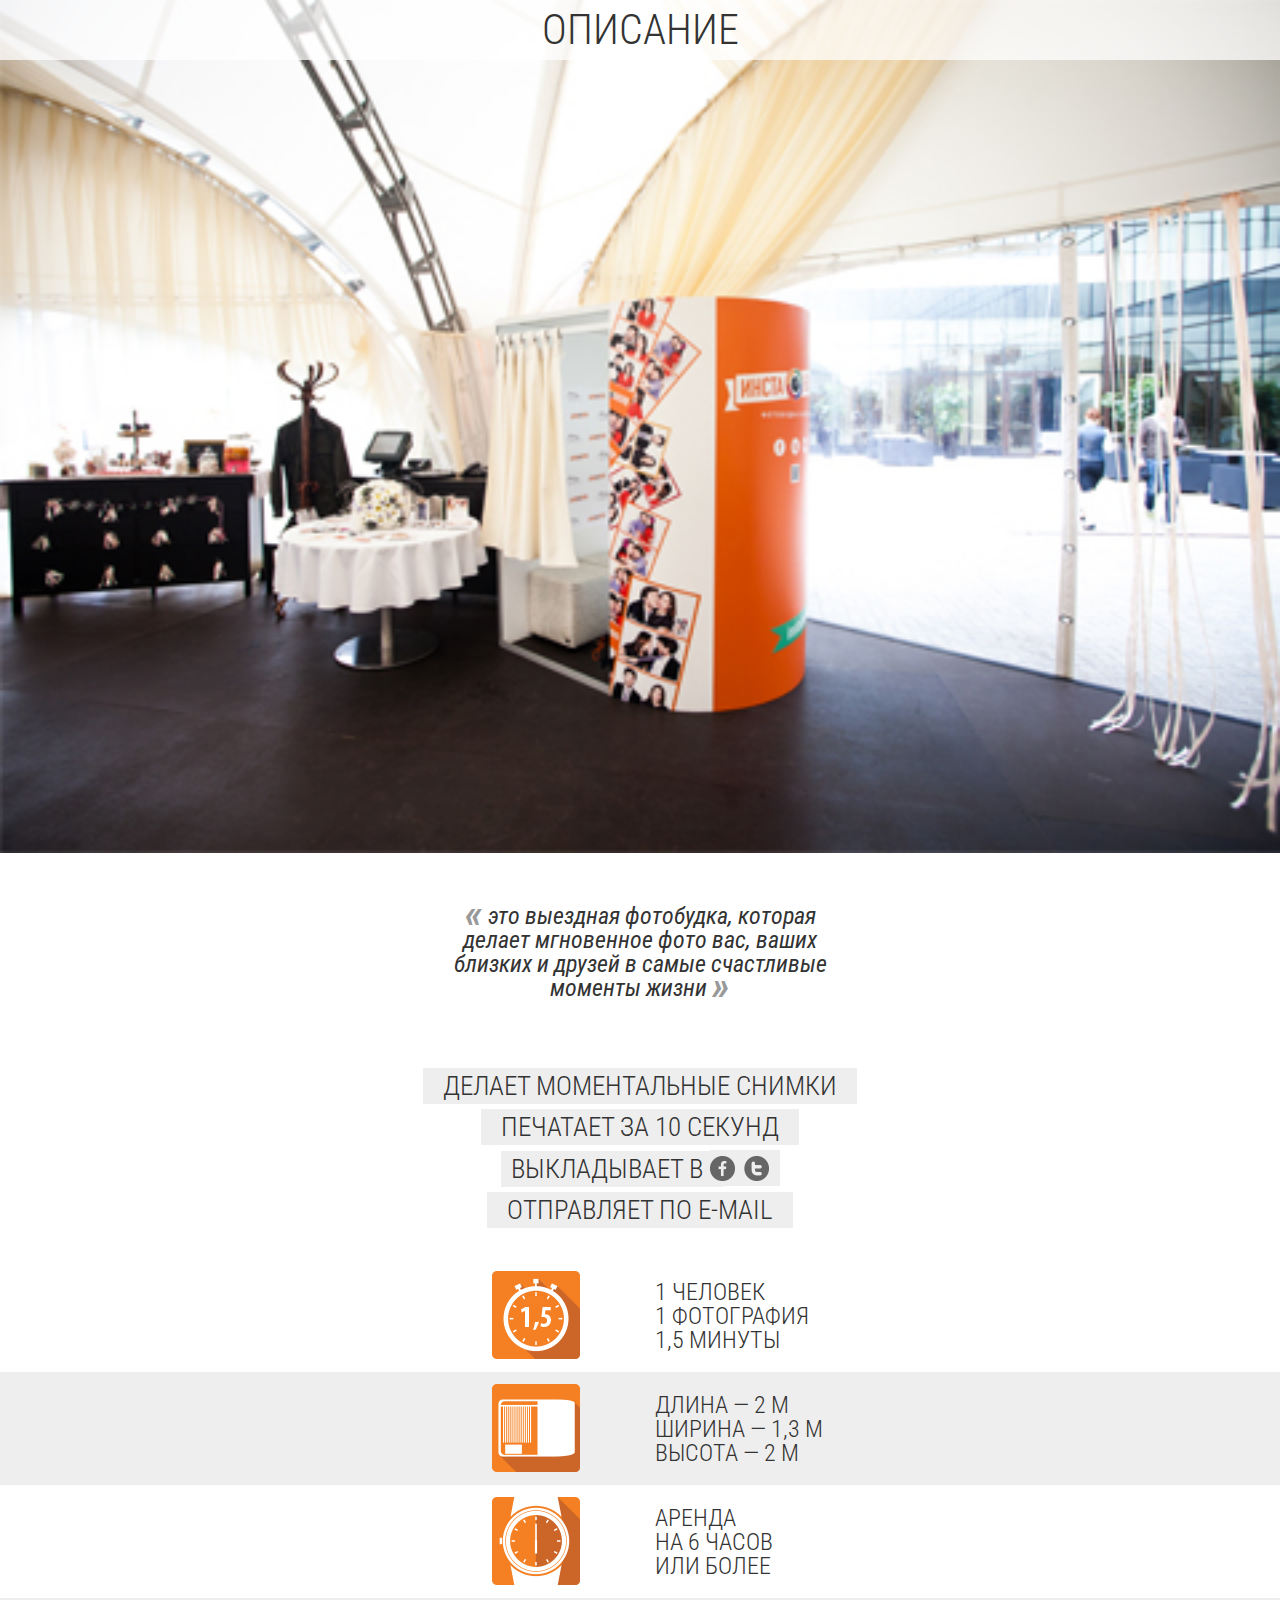
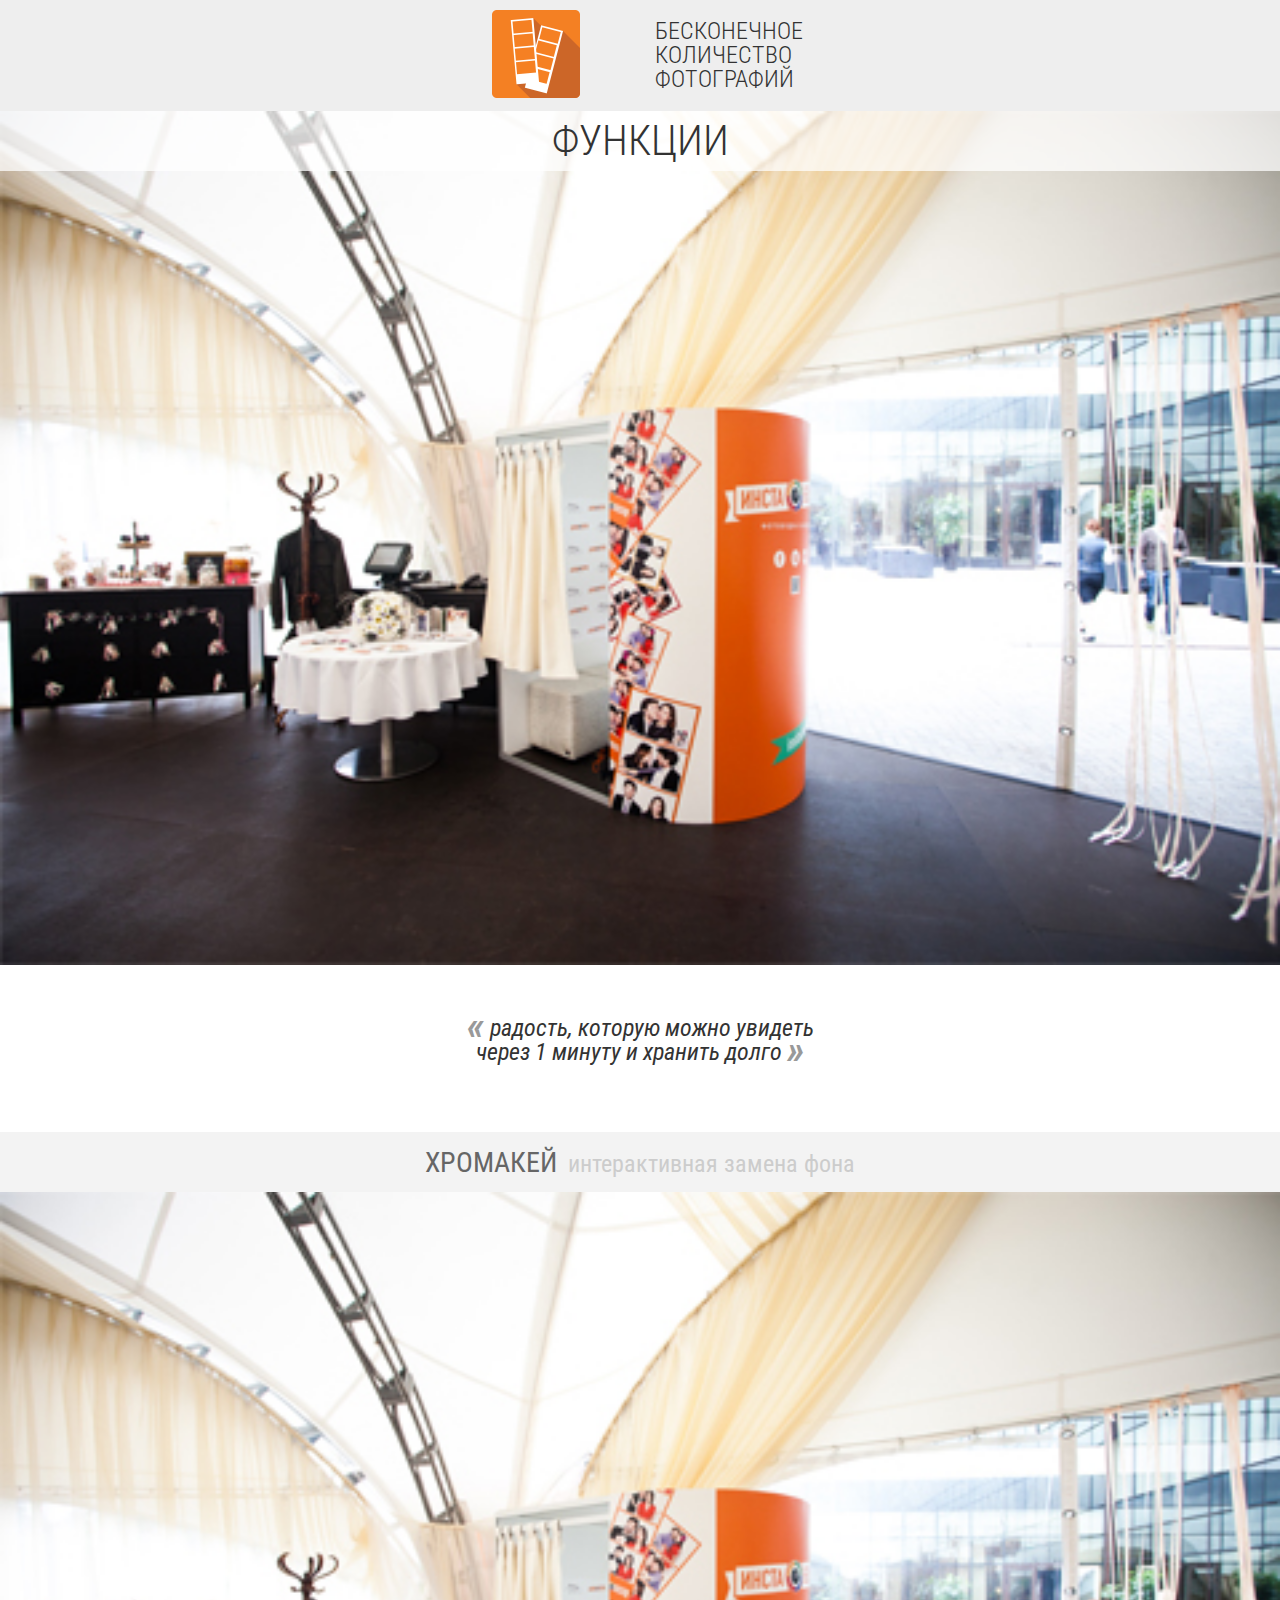
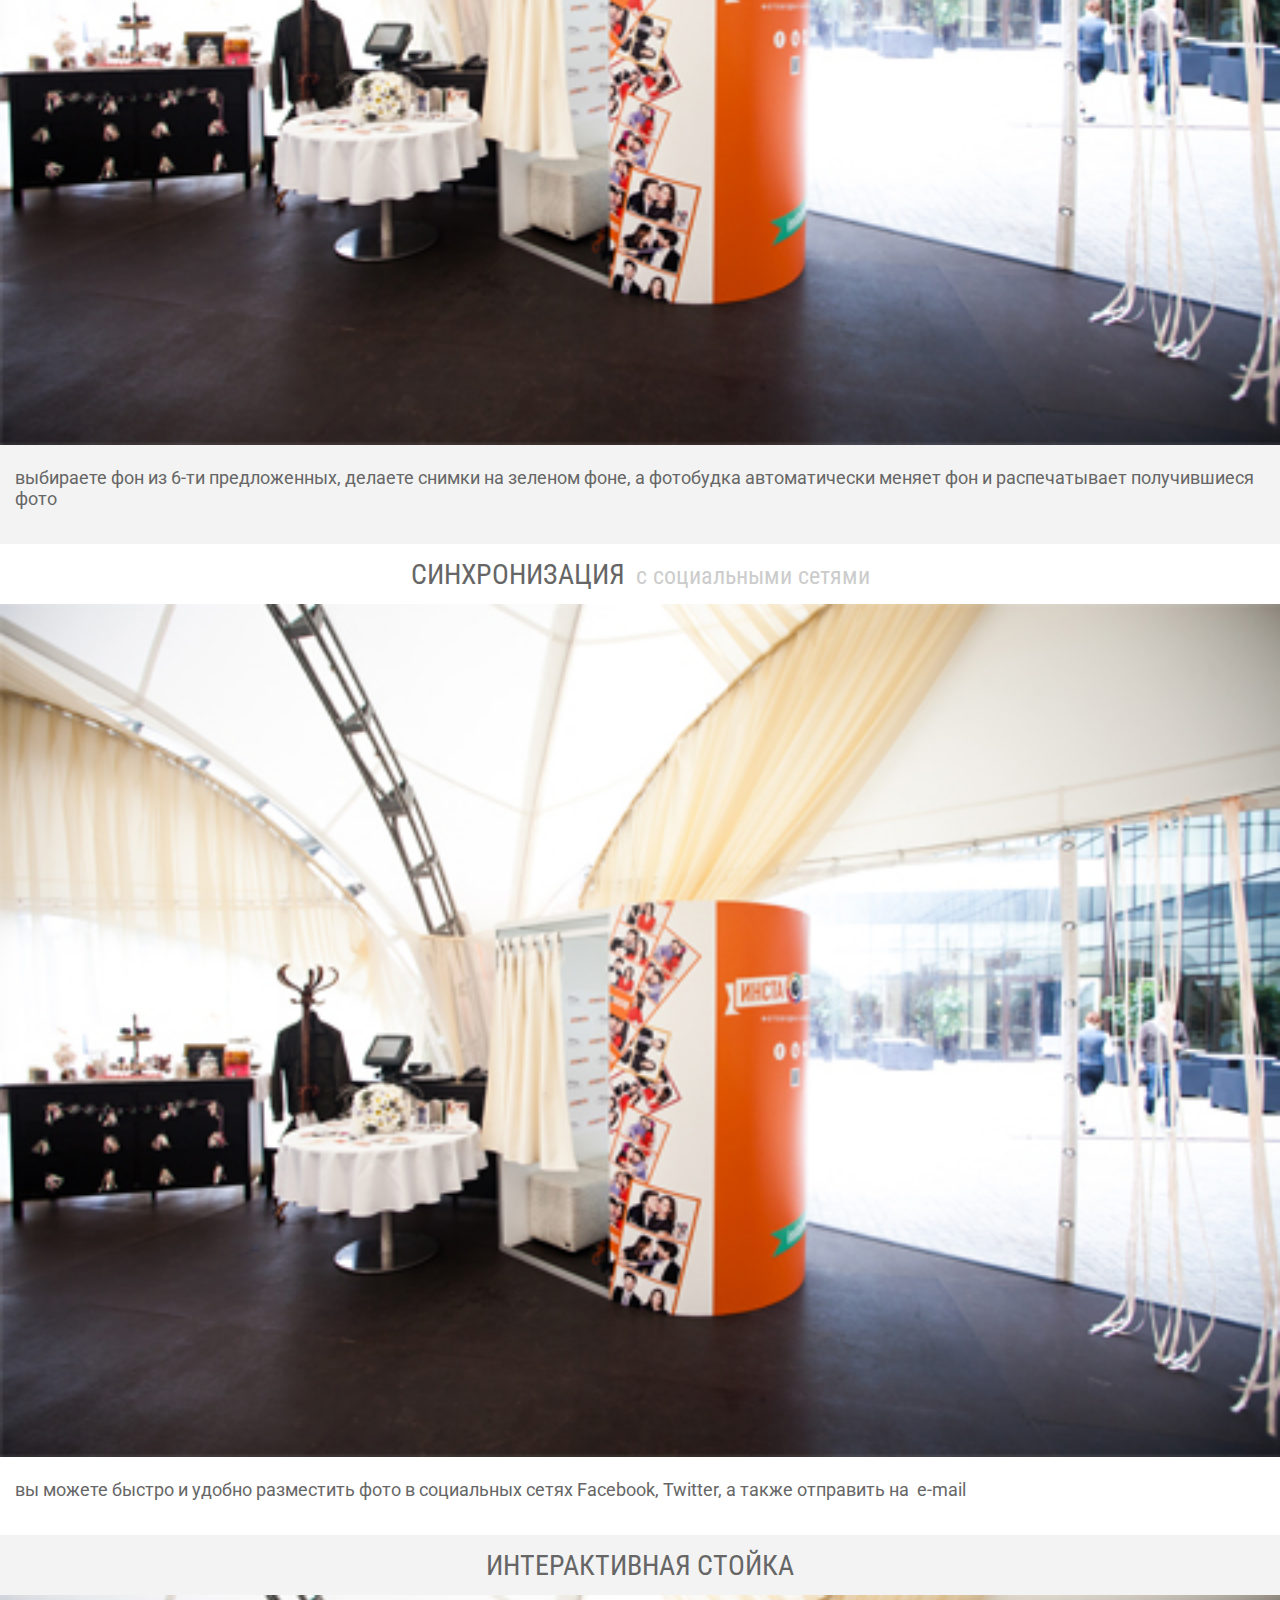
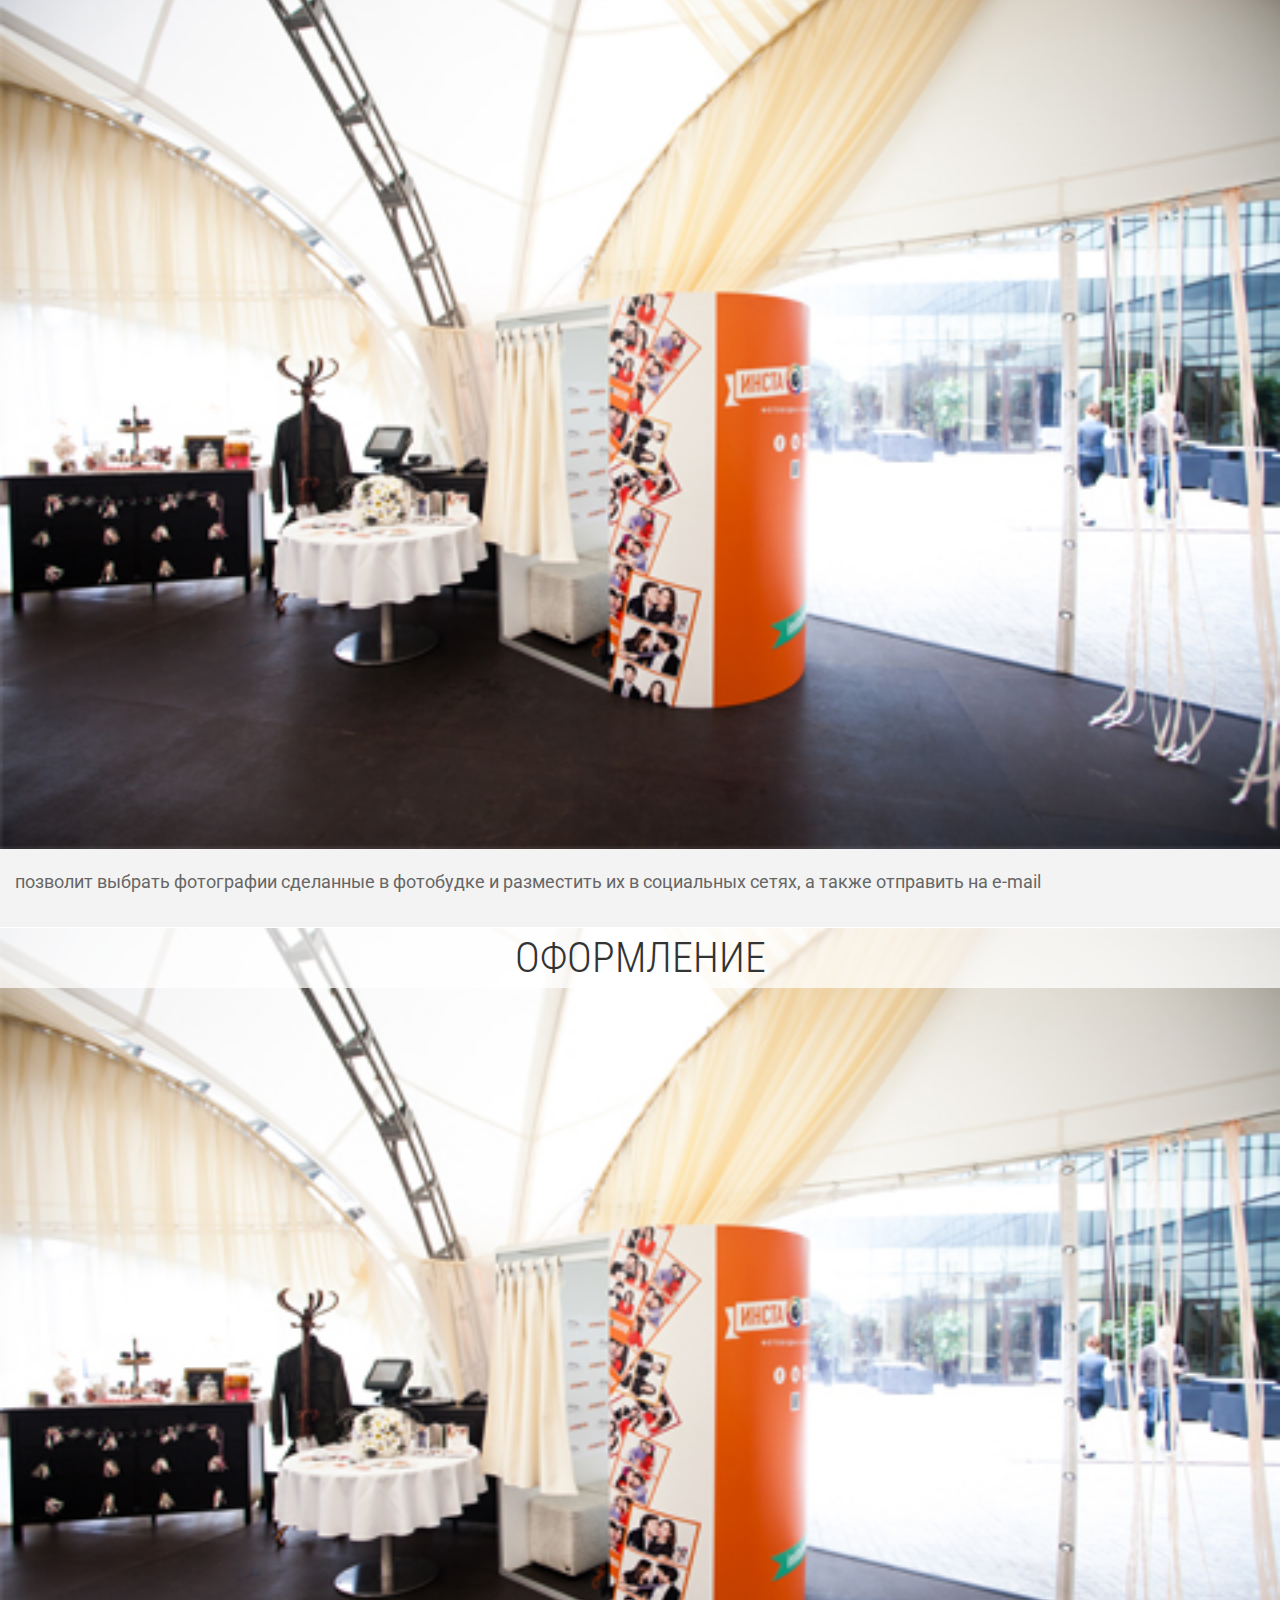
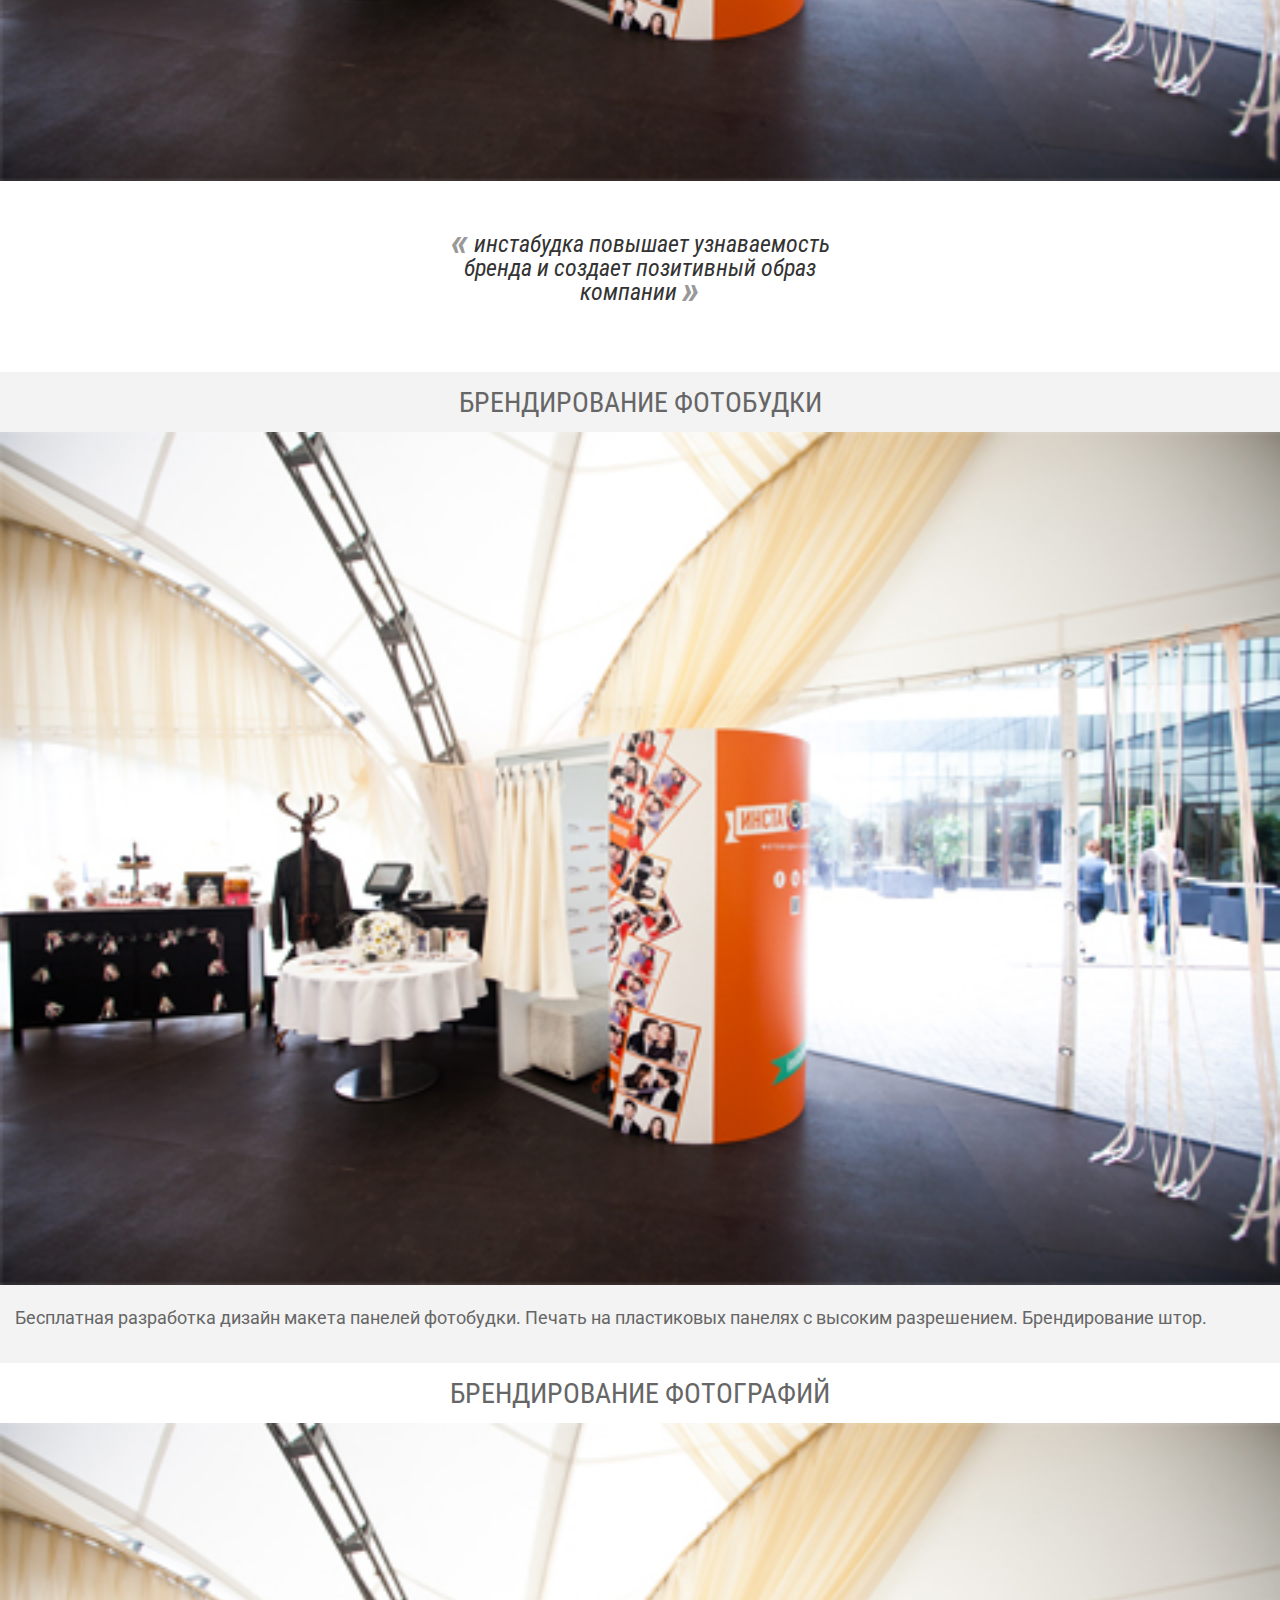
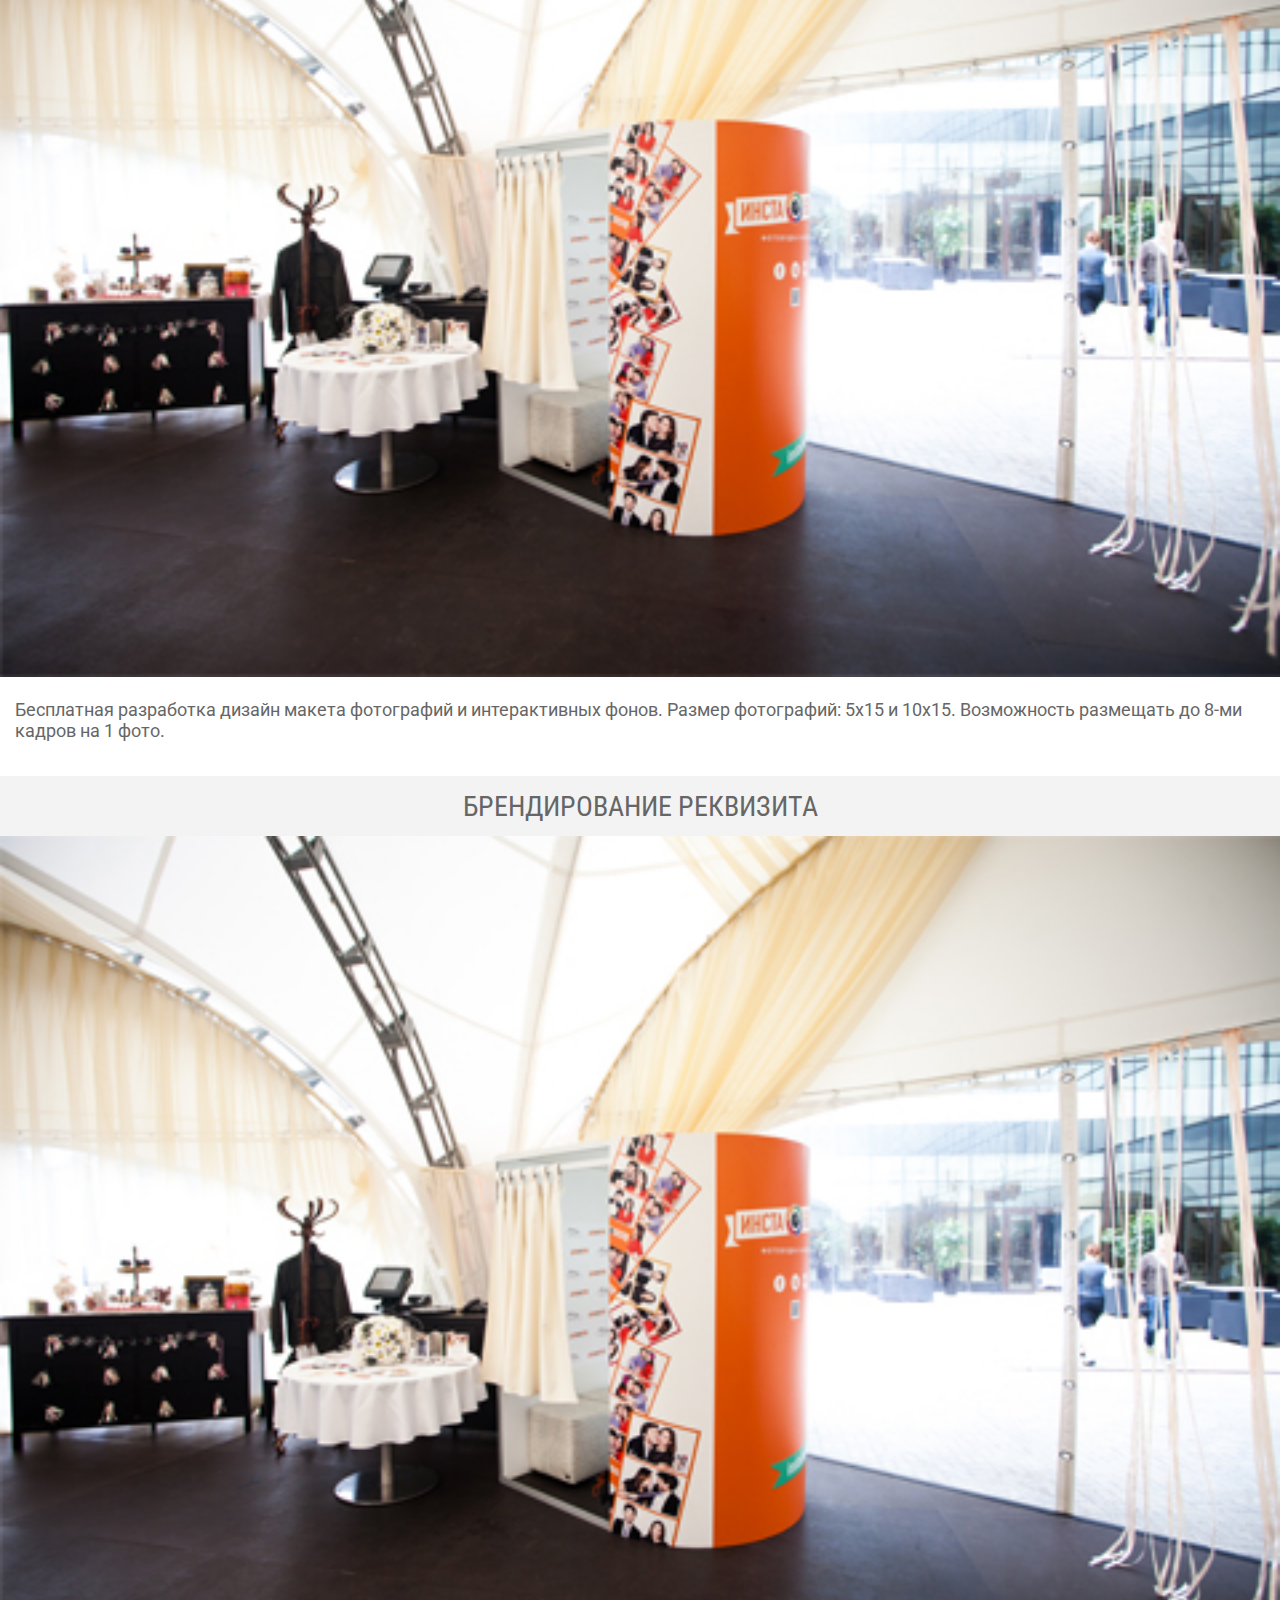
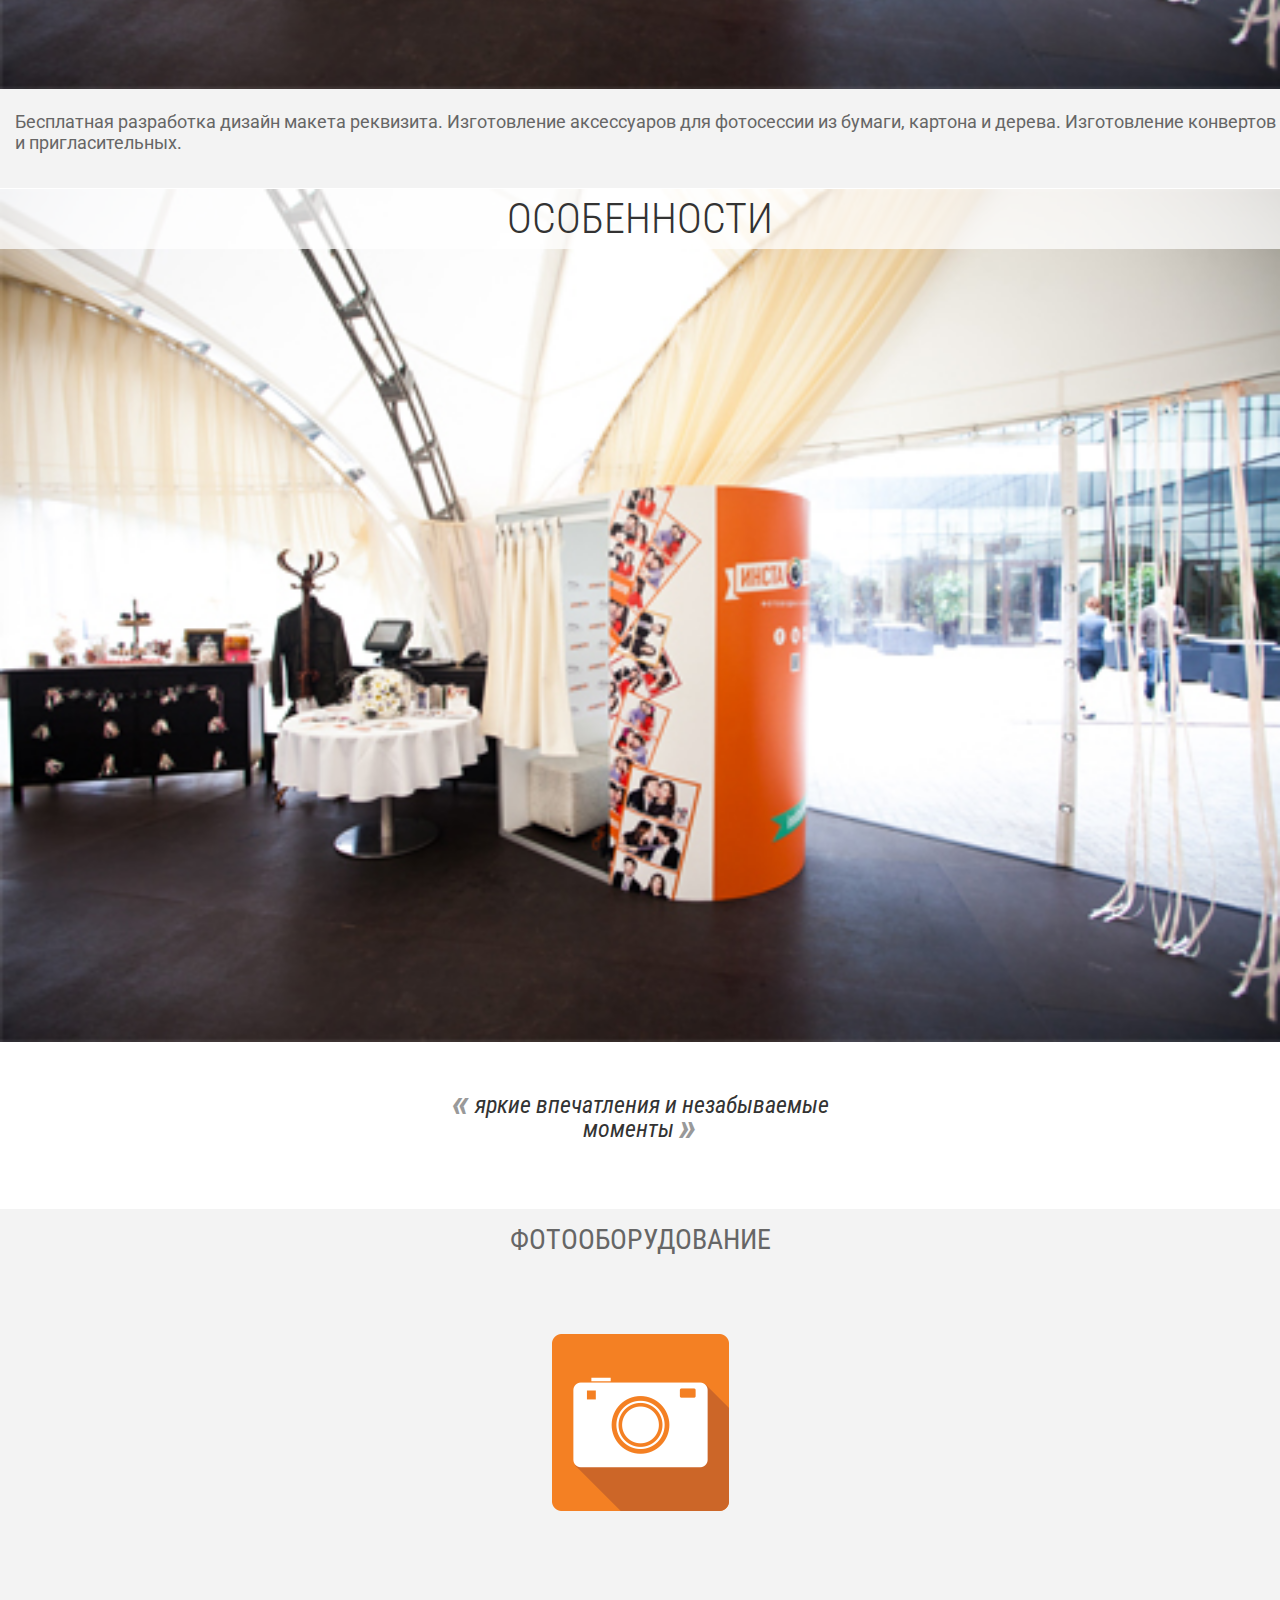
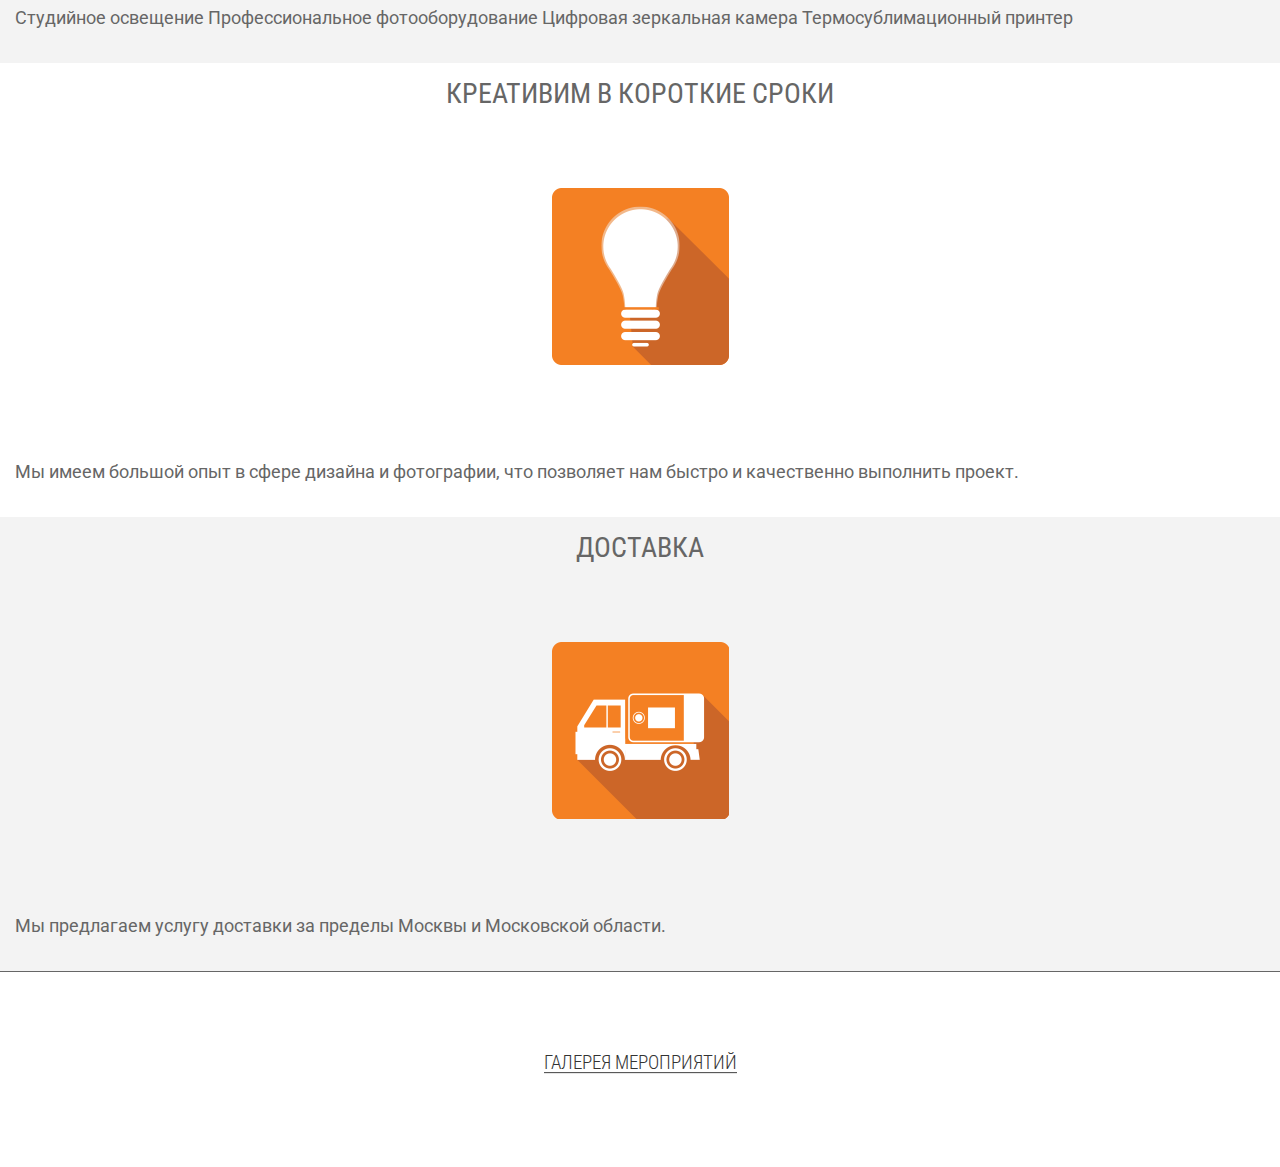
==== instabudka.html @ bb70280f "upgrade" ====
<!DOCTYPE html>
<html lang="en">
<head>
	<meta charset="UTF-8">
	<title>Instabudka</title>
	<link rel="stylesheet" href="css/styles.css">
</head>
<body>
<div class="container">
	<div class="header">
		<img src="images/header/logo.png" alt="" class="logo">
		<div class="title_block">
			<div class="phone"></div>
			<p class="title">главная</p>
			<div class="menu"></div>
		</div>
	</div><!--header_end-->
	<div class="content">
		<div class="description">
			<h2 class="instabudka_h2">описание</h2>
			<img class="description-img" src="images/instabudka/desc_test.jpg" alt="">
			<p class="description-quote">
				<span>«</span> это выездная фотобудка, которая<br>
				делает мгновенное фото вас, ваших<br>
				близких и друзей в самые счастливые<br>
				моменты жизни <span>»</span>
			</p>
			<!--<div class="description-pennant"></div>-->
			<p class="description-text">
				<span>делает моментальные снимки</span><br>
				<span>печатает за 10 секунд</span><br>
				<span>выкладывает в</span><a class='description-text-facebook'></a><a class='description-text-twitter'></a><br>
				<span>отправляет по e-mail</span><br>
			</p>
			<div class="description-block">
				<p class=" description-block_1">
					1 человек<br>
					1 фотография<br>
					1,5 минуты<br>
				</p>
			</div>
			<div class="description-block">
				<p class=" description-block_2">
					длина — 2 м<br>
					ширина — 1,3 м<br>
					высота — 2 м<br>
				</p>
			</div>
			<div class="description-block">
				<p class=" description-block_3">
					аренда<br>
					на 6 часов<br>
					или более<br>
				</p>
			</div>
			<div class="description-block">
				<p class=" description-block_4">
					бесконечное<br>
					количество<br>
					фотографий
				</p>
			</div>
		</div><!--description-end-->
		<div class="function">
			<h2 class="instabudka_h2">функции</h2>
			<img class="description-img" src="images/instabudka/desc_test.jpg" alt="">
			<p class="description-quote">
				<span>«</span> радость, которую можно увидеть<br>
				через 1 минуту и хранить долго <span>»</span>
			</p>
			<div class="function-block">
				<div class="function-block-content">
					<p class="function-block_1">
						хромакей <span>интерактивная замена фона</span>
					</p>
					<img class="function-img" src="images/instabudka/desc_test.jpg" alt="">
					<p class="function-block_2">
						выбираете фон из 6-ти предложенных, делаете снимки на зеленом фоне, а фотобудка автоматически меняет фон и распечатывает получившиеся фото
					</p>
				</div>
			</div><!--function-block-end-->
			<div class="function-block">
				<div class="function-block-content">
					<p class="function-block_1">
						синхронизация <span>с социальными сетями</span>
					</p>
					<img class="function-img" src="images/instabudka/desc_test.jpg" alt="">
					<p class="function-block_2">
						вы можете быстро и удобно разместить фото в социальных сетях Facebook, Twitter, а также отправить на  e-mail
					</p>
				</div>
			</div><!--function-block-end-->
			<div class="function-block">
				<div class="function-block-content">
					<p class="function-block_1">
						интерактивная стойка
					</p>
					<img class="function-img" src="images/instabudka/desc_test.jpg" alt="">
					<p class="function-block_2">
						позволит выбрать фотографии сделанные в фотобудке и разместить их в социальных сетях, а также отправить на e-mail
					</p>
				</div>
			</div><!--function-block-end-->
		</div><!--function-end-->
		<div class="decor">
			<h2 class="instabudka_h2">оформление</h2>
			<img class="description-img" src="images/instabudka/desc_test.jpg" alt="">
			<p class="description-quote">
				<span>«</span> инстабудка повышает узнаваемость<br>бренда и создает позитивный образ<br>компании <span>»</span>
			</p>
			<div class="function-block">
				<div class="function-block-content">
					<p class="function-block_1">
						брендирование фотобудки
					</p>
					<img class="function-img" src="images/instabudka/desc_test.jpg" alt="">
					<ul class="function-block_2">
						<li>Бесплатная разработка дизайн макета панелей фотобудки. </li>
						<li>Печать на пластиковых панелях с высоким разрешением. </li>
						<li>Брендирование штор.</li>
					</ul>				  
				</div>
			</div><!--function-block-end-->
			<div class="function-block">
				<div class="function-block-content">
					<p class="function-block_1">
						брендирование фотографий
					</p>
					<img class="function-img" src="images/instabudka/desc_test.jpg" alt="">
					<ul class="function-block_2">
						<li>Бесплатная разработка дизайн макета фотографий и интерактивных фонов. </li>
						<li>Размер фотографий: 5х15 и 10х15. </li>
						<li>Возможность размещать до 8-ми кадров на 1 фото.</li>
					</ul>
				</div>
			</div><!--function-block-end-->
			<div class="function-block">
				<div class="function-block-content">
					<p class="function-block_1">
						брендирование реквизита
					</p>
					<img class="function-img" src="images/instabudka/desc_test.jpg" alt="">
					<ul class="function-block_2">
						<li>Бесплатная разработка дизайн макета реквизита. </li>
						<li>Изготовление аксессуаров для фотосессии из бумаги, картона и дерева. </li>
						<li>Изготовление конвертов и пригласительных.</li>
					</ul>
				</div>
			</div><!--function-block-end-->
		</div><!--decor-end-->
		<div class="features">
			<h2 class="instabudka_h2">особенности</h2>
			<img class="description-img" src="images/instabudka/desc_test.jpg" alt="">
			<p class="description-quote">
				<span>«</span> яркие впечатления и незабываемые<br> моменты <span>»</span>
			</p>
			<div class="function-block">
				<div class="function-block-content">
					<p class="function-block_1">
						фотооборудование
					</p>
					<div class="features-img_1"></div>
					<ul class="function-block_2">
						<li>Студийное освещение</li>
						<li>Профессиональное фотооборудование</li>
						<li>Цифровая зеркальная камера</li>
						<li>Термосублимационный принтер</li>
					</ul>
				</div>
			</div><!--function-block-end-->
			<div class="function-block">
				<div class="function-block-content">
					<p class="function-block_1">
						креативим в короткие сроки
					</p>
					<div class="features-img_2"></div>
					<p class="function-block_2">			
						Мы имеем большой опыт в сфере дизайна и фотографии, что позволяет нам быстро и качественно выполнить проект.
					</p>
				</div>
			</div><!--function-block-end-->
			<div class="function-block">
				<div class="function-block-content">
					<p class="function-block_1">
						доставка
					</p>
					<div class="features-img_3"></div>
					<p class="function-block_2">
						Мы предлагаем услугу доставки за пределы Москвы и Московской области.
					</p>
				</div>
			</div><!--function-block-end-->
		</div><!--features-end-->
		<div class="other_gallery">
			<p><a href="#" class="other_gallery-text">галерея мероприятий</a></p>
		</div>
	</div><!--content_end-->
	<div class="footer">
		<div class="social-footer">
			<ul class="social-footer">
				<li><a href="/" class="vk_ft"></a></li>
				<li><a href="/" class="fb_ft"></a></li>
				<li><a href="/" class="inst_ft"></a></li>
			</ul>
		</div>
		<div class="order_button">
			<p>заказать фотобудку</p>
		</div>
		<p class="asart">разработка проекта <a href="http://asartdesign.ru/">Asart group</a></p>
	</div>	
</div><!--container_end-->
</body>
</html>
---- css/styles.css ----
@import url(http://fonts.googleapis.com/css?family=Roboto:400,300|Roboto+Condensed:400italic,700italic,400,300,700&subset=latin,cyrillic);
*{
	margin: 0px;
	padding:0px;
	border:0px;
	font-family:'Roboto Condensed', sans-serif;
	font-weight: 400;
	color:#333;
	text-decoration: none;
}
body,html{
	height: 100%;
	min-height: 100%;
}
.container{
	width:100%;
	min-width: 395px;
	min-height: 100%;
	height: auto;
}
.header{
	width: 100%;
}
.header-main-1180 {display: none;}
	.logo{
		display: block;
		margin:14px auto
	}
	.title_block{
		position: relative;
		width: 100%;
		height: 56px;
		border-top:2px solid #dddddd;
		border-bottom:2px solid #dddddd;
	}
		.title{
			font-size: 18px;
			font-weight: 700;
			color:#f48023;
			text-transform: uppercase;
			margin:15px 0;
			text-align: center;
		}
		.phone{
			position: absolute;
			top:6px;
			left: 4.166666666%;
			width: 41px;
			height: 42px;
			background: url(../images/header/phone_pikt.png);
			cursor: pointer;
		}
		.menu{
			position: absolute;
			top:11px;
			right: 4.166666666%;
			width: 32px;
			height: 32px;
			background: url(../images/header/menu_pikt.png);
			cursor: pointer;
		}
		.menu-down{
			display: none;
			position: absolute;
			top:58px;
			width: 100%;
			background:#dadada;
			border-top: 1px solid #999;
			border-bottom: 1px solid #f3f3f3;
		}
			.menu-down li{
				font-size: 18px;
				font-weight: 400;
				color:#9d9d9d;
				text-transform: uppercase;
				line-height: 58px;
				width: 100%;
				text-align: center;
				border-bottom: 1px solid #999;
				border-top: 1px solid #f3f3f3;
				list-style: none;
			}
			.menu-social{
				height: 58px;
			}
				.menu-social div{
					display: inline-block;
					width: 37px;
					height: 36px;
					margin:9px 4px 0 auto;
				}
				.menu-social_1{
					background: url(../images/index/480/menu_social.png);
				}
				.menu-social_2{
					background: url(../images/index/480/menu_social.png) 82px;
				}
				.menu-social_3{
					background: url(../images/index/480/menu_social.png) 37px;
				}
/*content*/
	.slider{
		width: 100%;
		height:auto;
	}
		.slider_img{
			width: 100%;
		}
	h1{
		font-size: 26px;
		font-weight: 300;
		color: #999999;
		text-transform: uppercase;
		text-align: center;
		padding:8px 0 13px 0;
		border-bottom:2px solid #dddddd;
	}
		h1 span{
			color: #999999;
			font-weight: 300;
			text-transform: uppercase;
		}
	.insta_block{
		width: 100%;
		height: 178px;
	}
		.insta{
			width: 33.3333333%;
			height: 140px;
			float: left;
			margin-top: 18px;
			cursor: pointer;
		}
			.insta_1{
				background: url(../images/index/480/instabudka_pikt.png) center top no-repeat;
			}
			.insta_2{
				background: url(../images/index/480/instamini_pikt.png) center top no-repeat;
			}
			.insta_3{
				background: url(../images/index/480/instaball_pikt.png) center top no-repeat;
			}
		.insta_text{
			font-size: 18px;
			text-transform: uppercase;
			color: #999999;
			text-align: center;
			margin-top: 121px;
		}
	.news{
		position: relative;
		width: 100%;
		height: auto;
	}
	.in_1180 {display: none;}
	/*дополнительные блоки новостей, только для ширины экрана выше 1180*/

		@media all and (max-width: 768px){
			.news:nth-of-type(4){
				display: none;
			}
		}
		
		.news_img{
			width: 100%;
		}
		.news-text{
			position: absolute;
			bottom:0px;
			width: 100%;
			height: 100px;
			background: url(../images/index/480/slider_text_bg.png);
		}
			.news-date{
				font-size: 48px;
				font-weight: 300;
				color:#f58026;
				margin:11px 0 0 2.291666666%;
				float:left;
				width: 24.0833333%;
				min-width: 105px;
			}
			.news-title{
				font-size: 18px;
				text-transform: uppercase;
				width: 71%;
				min-width: 70px;
				max-height:70px;
				overflow: hidden; 
				margin-top: 21px;
				display: block;
			}
	.clients{
		font-size: 26px;
		font-weight: 300;
		color: #999999;
		text-transform: uppercase;
		text-align: center;
		line-height: 58px;
		border-bottom:2px solid #dddddd;
	}
	.clients_block{
		display: table;
		width: 100%;
		height: auto;
		margin: -21px 0 37px 0;
	}
		.clients_block li{
			width: 33.33333%;
			vertical-align: middle;
			text-align: center;
			display: inline-block;
			margin-top: 12%;
		}
		.clients_block img{
			width: 100px;
			height: auto;
		}
	.other_clients{
		position: relative;
		width: 100%;
		height: 113px;
		border-top: 2px solid #dddddd;
	}
		.other_clients p{
			text-align: center;
			margin-top: 25px;
		}
		.other_clients-text{
			font-size: 19px;
			font-weight: 300;
			color: #333;
			text-transform: uppercase;
			background: url(../images/index/other_clients_underline.png) bottom repeat-x;
		}
		.pennant{
			position: absolute;
			top:80px;
			left: 50%;
			margin-left:-10px;
			width: 20px;
			height: 1px;
			background: #333;

		}
/*footer*/
.footer-main-1180 {display: none;}
.footer{
	width: 100%;
	height: 170px;
	background: #eeeeee;
	padding-top: 1px;
}
	.social-footer {display: none;}
	ul.social-footer { display: none; }	
	.order_button{
		width:95.8%;
		height: 60px;
		margin: 30px 2.0833333333%;
		background: #f58026;
		border-radius:7px;
	}
	.order_button p{
		font-size: 24px;
		color:#fff;
		text-transform: uppercase;
		text-align: center;
		padding-top: 11px;
		cursor: pointer;
	}
	.asart{
		font-family: 'Roboto';
		font-size: 18px;
		font-weight: 300;
		color: #999999;
			text-align: center;

	}
		.asart a{
			font-family: 'Roboto';
			font-size: 18px;
			font-weight: 300;
			color: #e94e1b;
			background: url(../images/index/asart_underline.png) bottom repeat-x;
		}
/*instabudka*/
	.description{
		position: relative;
		width: 100%;
		height: auto;
	}
		.instabudka_h2{
			position: relative;
			z-index: 1;
			width: 100%;
			font-size: 42px;
			font-weight: 300;
			line-height: 60px;
			text-align: center;
			text-transform: uppercase;
			background: url(../images/instabudka/h2_bg.png);
		}
		.description-img{
			margin-top: -60px;
			width: 100%;
		}
		.description-quote{
			font-size: 24px;
			font-style: italic;
			text-align: center;
			line-height: 24px;
			margin: 47px 0 68px 0;
		}
		.description-quote:before, .description-quote:after {
			content: "————";
			font-weight: 300;
			font-size: 10px;			
			line-height: 44px;
			letter-spacing: -2.3px;
			color: #666;
			display: none;
		}
			.description-quote span{
				font-size: 40px;
				font-weight: 700;
				color:#999;
				vertical-align: -3px;
				line-height: 0px;
			}
		.description-pennant{
			position: absolute;
			top:349px;
			left: 50%;
			margin-left: -10px;
			width: 20px;
			height: 146px;
			border-top:1px solid #333;
			background: url(../images/instabudka/pennant.png) bottom no-repeat;
		}
		.description-text{
			text-align: center;
			margin-bottom: 26px;
		}
			.description-text-facebook{
				display: inline-block;
				margin:  0 0 -8px -13px;
				height: 36px;
				width: 42px;
				background: url(../images/instabudka/480/quote_facebook.png) center left no-repeat,#eee;
			}
			.description-text-twitter{
				display: inline-block;
				margin:  0 0 -8px -8px;
				height: 36px;
				width: 36px;
				background: url(../images/instabudka/480/quote_twitter.png) center left no-repeat,#eee;
			}
			.description-text span{
				display: inline-block;
				font-size: 27px;
				font-weight: 300;
				text-transform: uppercase;
				line-height: 36px;
				margin-bottom: 5px;
				background: #eee;
				padding:0 20px;
			}
			.description-text span:nth-last-of-type(2) {padding-left: 10px;}

		.description-block{
			width: 100%;
			height: 112px;
			padding-top:1px;
		}
				.description-block:nth-of-type(even){
					background: #eee;
				}
				.description-block_1{
					background: url(../images/instabudka/480/desc_1.png) 37px 7px no-repeat;
				}
				.description-block_2{
					background: url(../images/instabudka/480/desc_2.png) 37px 7px no-repeat;
				}
				.description-block_3{
					background: url(../images/instabudka/480/desc_3.png) 37px 7px no-repeat;
				}
				.description-block_4{
					background: url(../images/instabudka/480/desc_4.png) 37px 7px no-repeat;
				}
			.description-block p{
				font-size: 24px;
				text-transform: uppercase;
				font-weight: 300;
				line-height: 24px;
				margin: 4px auto;
				width: 170px;
				height: 88px;
				padding: 16px 0 0 200px;
			}
		.function-block{
			width: 100%;
			height: auto;
			padding-top:1px;
		}
		.function-block-content {
			width: 100%;
			height: auto;
		}
			.function-block:nth-of-type(odd){
				background: #f3f3f3;
			}
			.function-block_1{
				width: 100%;
				font-size: 28px;
				font-weight: 400;
				text-transform: uppercase;
				color: #666;
				text-align: center;
				padding: 13px 0;
			}
				.function-block_1 span{
					font-size: 24px;
					color: #ccc;
					text-transform: lowercase;
					padding-left: 5px;
				}
			.function-img{
				width: 100%;
			}
			p.function-block_2 {
				font-family: 'Roboto';
				font-size: 18px;
				color:#666;
			}

			ul.function-block_2, p.function-block_2 {
				padding: 18px 0px 35px 15px; 
			}

			.function-block ul.function-block_2 li {  
				display: inline;
				font-family: 'Roboto';
				font-size: 18px;
				color:#666;
			}
		.decor{
			width: 100%;
			height: auto;
			padding-top:1px;
		}
		.features{
			width: 100%;
			height: auto;
			padding-top:1px;
		}
			.features-img_1{
				width: 177px;
				height: 177px;
				background: url(../images/instabudka/480/features_1.png);
				margin: 65px auto 78px auto;
			}
			.features-img_2{
				width: 177px;
				height: 177px;
				background: url(../images/instabudka/480/features_2.png);
				margin: 65px auto 78px auto;
			}
			.features-img_3{
				width: 177px;
				height: 177px;
				background: url(../images/instabudka/480/features_3.png);
				margin: 65px auto 78px auto;
			}
		.other_gallery{
			position: relative;
			width: 100%;
			height: 194px;
			border-top: 1px solid #666;
			padding-top: 1px;
		}
			.other_gallery p{
				text-align: center;
				margin:78px 0;
				margin-bottom: 100px;
			}
			.other_gallery-text{
				font-size: 19px;
				font-weight: 300;
				color: #333;
				text-transform: uppercase;
				background: url(../images/index/other_clients_underline.png) bottom repeat-x;
			}
			.other_gallery-text:before, .other_gallery-text:after {
				content: "————";
				font-weight: 300;
				font-size: 10px;			
				line-height: 52px;
				letter-spacing: -2.3px;
				color: #666;
				display: none;
			}
	/*gallery*/
	.gallery{
		position: relative;
		width: 100%;
		height: auto;
		box-shadow:0 0 15px rgba(0, 0, 0, 0.1) ;
		box-shadow: 0 -8px 20px -10px rgba(0, 0, 0, 0.5) inset;
	}
		.gallery-shadow_box{
			position: absolute;
			bottom:0;
			width: 100%;
			height: 10px;
			box-shadow:0 0 15px rgba(0, 0, 0, 0.1) ;
			box-shadow: 0 -10px 20px -10px rgba(0, 0, 0, 0.5) inset;
			z-index
		}
		.gallery:nth-of-type(odd){
				background: #eee;
			}
		.gallery-text_block{
			position: relative;
			width: 100%;
		}
			.gallery-title span{
				font-size: 26px;
				color: #6e6e6e;
				text-transform: uppercase;
				font-weight: 300;
			}
			.gallery-title{
				font-size: 24px;
				color: #6e6e6e;
				line-height: 26px;
				font-weight: 300;
				padding: 17px 0 21px 2%;
			}
			.gallery-number{
				position: absolute;
				top:13px;
				right: 2%;
				font-size: 26px;
				color:#999;
				padding-right: 34px;
				background: url(../images/gallery/480/photo_number.png) right 7px no-repeat;
			}
			.gallery img{
				display: block;
				width: 100%;
			}
		.gallery-closed{
			width: 100%;
			height: 129px;
			border-top: 2px solid #dbdbdb;
			clear: both;
		}
			.gallery-closed_input{
				width: 460px;
				height: auto;
				margin:29px auto 0 auto;
			}
				.gallery-closed_input input{
					font-size: 36px;
					font-weight: 300;
					text-transform: uppercase;
					width: 331px;
					height: 56px;
					border:2px solid #ddd;
					float: left;
					padding-left: 5px;
					outline: none;
				}
				.gallery-closed_input p{
					width: 110px;
					height: 60px;
					background: #dadada;
					float: left;
					font-size: 24px;
					font-weight: 300;
					color: #6e6e6e;
					line-height: 60px;
					text-align: center;
					margin-left: 10px;
					cursor: pointer;
				}
/*blog*/
	.blog{
		position: relative;
		width: 100%;
		border-bottom: 2px solid #dcdcdc;
	}
		.blog:nth-of-type(even){
			background: #f3f3f3;
		}
		.blog-text_block{
			position: relative;
			width: 100%;
		}
			.blog-title span{
				font-size: 26px;
				color: #f58026;
				text-transform: uppercase;
				font-weight: 300;
			}
			.blog-title{
				font-size: 24px;
				color: #6e6e6e;
				line-height: 26px;
				font-weight: 300;
				padding: 17px 0 21px 2%;
			}
			.blog img{
				display: block;
				width: 100%;
			}
			.blog-date span{
				font-size: 56px;
				color: #f58026;
				font-weight: 300;
			}
				.blog-date {
					font-size: 35px;
					color: #999;
					font-weight: 300;
					width: 48%;
					float: left;
					margin:7px 0 0 2%;
				}
			.blog-social{
				display: none;
			}
			.blog-number{
				font-size: 56px;
				color:#999;
				font-weight: 300;
				text-align: right;
				width: 48%;
				margin-top: 7px;
				float: left;
			}
				.blog-number span{
					display: inline-block;
					height: 38px;
					width: 37px;
					margin:-3px 0 0 8px;
					background: url(../images/blog/480/photo_number.png) right  no-repeat;
				}
			.blog-text{
				clear: both;
				font-family: 'Roboto';
				font-size: 18px;
				font-weight: 400;
				text-indent: 40px;
				line-height: 22px;
				margin: 85px 0 0 10px;
				max-height: 160px;
				overflow: hidden;
			}
			.blog-text_display{
				position: absolute;
				bottom: 0;
				width: 100%;
				height: 58px;
				box-shadow: 0 -7px 15px 0px rgba(0, 0, 0, 0.2);
				background: #fff;
				cursor: pointer;
			}
				.blog-text_display ul{
					text-align: center;
					padding-top:17px;
				}
					.blog-text_display ul li{
						display: inline-block;
						list-style: none;
						background: #dcdcdc;
						width: 8px;
						height: 10px;
						margin-right: 10px;
					}
/*768px*/
@media all and (min-width: 768px) and (max-width: 1179px){
	.phone{
		left: 11.067708333%;
	}
	.menu{
		right:  11.067708333%;
	}
	h1{
		line-height: 61px;
		text-align: left;
		font-size: 60px;
		margin:-200px 0 63px 5.46875%;
		border-bottom:0px solid #dddddd;
		max-width:680px; 
	}
		h1 span{
			display: inline-block;
			padding: 0px 12px 5px 12px;
			margin-bottom: 5px;
			color: #333;
			font-weight: 300;
			text-transform: uppercase;
			background: url(../images/index/h1_bg.png);
		}
	.main-h2{
		font-size: 26px;
		font-weight: 300;
		color:#999;
		text-transform: uppercase;
		line-height: 58px;
		text-align: center;
		border-top: 2px solid #dedede;
		border-bottom: 2px solid #dedede;
		margin-top: 40px;
	}
	.belt{
		width: 85.9375%;
		margin: auto;
	}
	.news{
		position: static;
		width: 48.25%;
		height: auto;
		margin-top:18px;
		min-height: 285;
		display: inline-block;
	}
		.news:nth-of-type(odd){
			margin-right: 3%;
		}
		.news_img{
			display: block;
			width: 100%;
		}
		.news-text{
			position: static;
			width: 100%;
			height: 70px;
			background:#f0f0f0;
		}
			.news-date{
				font-size: 36px;
				font-weight: 300;
				color:#f58026;
				margin:9px 0 0 2.291666666%;
				float:left;
				width: 9.50520833333%;
				min-width: 85px;
			}
			.news-title{
				font-size: 14px;
				font-weight: 400;
				line-height: 16px;
				text-transform: uppercase;
				overflow: hidden; 
				display: block;
				min-width: 200px;
				max-height:31px;
				margin-top:0px;
				padding-top: 18px;
			}
	.clients{
		border-top:2px solid #ddd;
		margin-top: 54px;

	}
	.clients_block{
		margin: -21px 0 27px 0;
	}
		.clients_block li{
			width: 33.33333%;
		}
		.clients_block img{
			width: 120px;
			height: auto;
		}
	/*gallery*/
.gallery{
	border-bottom: 2px solid #e2e2e2;
}
	.gallery-text-belt{
		width: 100%;
		height: 67px;
		border-bottom: 2px solid #e2e2e2;
	}
		.gallery-date{
			font-size: 63px;
			color:#f58026;
			font-weight: 300;
			float: left;
			line-height: 63px;
		}
		.gallery-text_block{
			width: 85.9375%;
			margin: auto;
		}
			.gallery-title{
				padding: 7px 0 9px 2.8%;
				float: left;
			}
			.gallery-number{
				top:3px;
				right:0;
			}
	.gallery-img-belt{
		width:  85.9375%;
		margin:auto;
		padding-bottom: 43px;
	}
		.gallery-img-belt img{
			width: 48.4848484848%;
			display: inline-block;
			margin-top: 2.5%;
		}
		.gallery-img-belt img:nth-of-type(odd){
			margin-right: 2.5%;
		}
	.gallery-shadow_box{
		display: none;
	}
	.gallery{
		box-shadow:none;
	}
	.gallery-date-close{
		display: none;
	}

	/*other_gallery*/

	.other_gallery { height: auto;}

		.other_gallery p { 
			margin-top: 0;
			margin-bottom: 15px;
		}

		.other_gallery-text:before, .other_gallery-text:after {
			display: block;
		}

		.other_gallery-text:after {
			margin-top: 3px;
		}
	/*blog*/
.blog-belt{
	width:  85.9375%;
	margin: auto;
}
		.blog-text_block{
			position: relative;
			width: 100%;
		}
			.blog-title{
				padding: 17px 0 10px 0;
			}
			.blog-date {
				width: 33.33333333%;
				margin:1px 0 0 -0.3%;
			}
			.blog-number{
				width: 33.63%;
				margin-top: 1px;
			}
			.blog-social{
				display: block;
				float: left;
				margin-top: 26px;
				width: 33.33333333%;
				text-align: center;
			}
				.blog-social li{
					display: inline-block;
					width: 30px;
					height: 29px;
				}
					.blog-social a:nth-of-type(even){
						margin: 0 45px;
					}
				.blog-social-vk{
					background: url(../images/blog/768/blog_social.png);
				}
				.blog-social-fb{
					width: 35px;
					background: url(../images/blog/768/blog_social.png) 59px;
				}
				.blog-social-tw{
					background: url(../images/blog/768/blog_social.png) 30px;
				}
			.blog-text{
				margin-bottom:47px;
				max-height: none;
				overflow: none;
			}
			.blog-text_display{
				display: none;
			}
	/*instabudka*/

	.description-quote { margin: 23px 0 21px 0; }

	.description-quote:before, .description-quote:after {
		display: block;
	}

	.description-block { height: 139px;}

		.description-block_1{	background: url(../images/instabudka/768/desc_1.png) 37px 7px no-repeat;	}
		.description-block_2{	background: url(../images/instabudka/768/desc_2.png) 37px 7px no-repeat;	}
		.description-block_3{	background: url(../images/instabudka/768/desc_3.png) 37px 7px no-repeat;	}
		.description-block_4{ 	background: url(../images/instabudka/768/desc_4.png) 37px 7px no-repeat;	}

	.description-block p { 
		height: 115px;
		padding: 26px 0 0 285px;
	}

	.function-block-content {
		width: 82%;
		margin: 1px 9% 0 9%;
	}

		.function-block_1 { padding-top: 9px; }
		ul.function-block_2, p.function-block_2 { padding: 5px 0 35px 0;}

	.decor .function-block ul.function-block_2 li {
		display: block;
		font-family: 'Roboto Condensed';
		font-weight: 300;
		font-size: 26px;
		text-transform: lowercase;

		padding-left: 31px;
		background: url(../images/instabudka/768/li_dot.png) no-repeat 0px 15px;
	}

		.features-img_1{
			width: 185px;
			height: 185px;
			background: url(../images/instabudka/768/features_1.png);
			margin: 25px auto 95px auto;
			display: inline-block;
		}
		.features-img_2{
			width: 185px;
			height: 185px;
			background: url(../images/instabudka/768/features_2.png);
			margin: 25px auto 95px auto;
			display: inline-block;
		}
		.features-img_3{
			width: 185px;
			height: 185px;
			background: url(../images/instabudka/768/features_3.png);
			margin: 25px auto 95px auto;
			display: inline-block;
		}

	.features ul.function-block_2, .features p.function-block_2 {
		width: 60%;
		display: inline-block;
		vertical-align: top;

		padding: 59px 0 59px 43px; 
	}

	.features ul.function-block_2 li {
		display: block;
		font-family: 'Roboto Condensed';
		font-weight: 400;
		font-size: 19px;
		text-transform: lowercase;

		padding-left: 9px;
		background: url(../images/instabudka/768/li_dot_features.png) no-repeat 0px 11px;
	} 

	.features p.function-block_2 {
		font-family: 'Roboto Condensed';
		font-weight: 400;
		font-size: 19px;
	}
/*footer*/
	.footer {
		height: 251px;
	}
	.social-footer {
		width: 100%;
		height: 81px;
		display: block;
		background-color: #fff;
		margin-top: -1px;
	}
	ul.social-footer {
		width: 197px;
		height: auto;
		display: block;
		margin: 0 auto;
		padding-left: 2px;
		background-color: #fff;
	}
	ul.social-footer li {
		display: inline-block;
		margin-right: 30px;
	}
	ul.social-footer li:last-child {margin-right: 0;}

		ul.social-footer a {
			width: 43px;
			height: 42px;
			display: block;
		}

		ul.social-footer a.vk_ft {background: url(../images/instabudka/768/social_pikt-foot.png) 0 0; }
		ul.social-footer a.fb_ft {background: url(../images/instabudka/768/social_pikt-foot.png) -75px 0; }
		ul.social-footer a.inst_ft {background: url(../images/instabudka/768/social_pikt-foot.png) -150px	 0; }

	.order_button{
		width: 58.7%;
		margin: 30px 20.65%;
	}

}/*end of 768px*/
/*1180px*/
@media all and (min-width: 1180px) {
	/*header-main-1180*/
	.header {display: none;}
	.header-main-1180{
		width:100%;
		min-width: 1200px;
		min-height: 100%;
		height: auto;
		background-color: #fff;
		margin: 0 auto;
		display: block;
	}
	.header-top{
		width: 100%;
		min-width: 1200px;
		height: 120px;
		border-bottom: 2px solid #dddddd;
	}
	.header-top-content {
		width: 1200px;
		height: 100%;
		margin: 0 auto;
		position: relative;
	}
		.header-social{
			width: 186px;
			height: auto;
			float: left;
			margin: 45px 300px 0 0;
		}
			.header-social a, .header-social li{
				width: 35px;
				height: 35px;
				display: inline-block;
			}
			.header-social ul { height: auto; list-style: none;}
			.header-social li { margin-right: 23px;}

			li#vk 	{	background: url(../images/header/social_pikt.png) 0 0;}
			li#fb 	{	background: url(../images/header/social_pikt.png) -62px 0;}
			li#gram {	background: url(../images/header/social_pikt.png) -124px 0;}
		a.logo{
			width: 250px;
			height: 65px;
			display: inline-block;
			background: url(../images/header/logo.png);
			background-size: 100% 100%;

			margin-top: 20px;
		}
		.header-contacts {
			height: 50px;
			position: absolute;
			top: 0;
			bottom: 0;
			right: 0;
			margin: auto 0;		
		}
			.header-contacts p {
				font-size: 18px;
				font-weight: 300;
			}
	.header-menu {
		width: 100%;
		height: 58px;
		border-bottom: 2px solid #dddddd;
	}
		.header-menu ul {
			width: 800px;
			height: auto;
			display: block;
			margin: 0 auto;
			padding-top: 18px;
		}
		.header-menu li {
			display: inline-block;
			margin: 0 10px;

		}
		.header-menu a {
			text-transform: uppercase;
			font-size: 18px;
			font-weight: 300;
			letter-spacing: 0px;
		}
	/*end of header*/

	/*index*/
	.slider {
		height: 698px;
		overflow: hidden;
	}
	/*что делать с картинкой и её высотой??*/


	h1{
		width: 1180px;
		line-height: 85px;
		text-align: left;
		font-size: 84px;
		margin:-249px auto 61px auto;
		border-bottom:0px solid #dddddd;		
	}
		h1 span{
			max-width:900px; 
			display: inline-block;
			padding: 0 19px 12px 19px;
			margin-bottom: 5px;
			color: #333;
			font-weight: 300;
			text-transform: uppercase;
			background: url(../images/index/h1_bg.png);
		}
	.insta_block {
		width: 1180px;
		height: 210px;
		margin: 0 auto 53px auto;
		padding-left: 4px;		
	}
	.insta {
		width: 142px;
		height: 140px;
		margin: 18px 108px 0 108px;
		display: inline-block;
		float: none;
	}
	.insta_1{margin-left: 156px;}
	.insta_3{margin-right: 156px;}

		.insta_1{background: url(../images/index/1180/instabudka_pikt.png) center top no-repeat;}
		.insta_2{background: url(../images/index/1180/instamini_pikt.png) center top no-repeat;	}
		.insta_3{background: url(../images/index/1180/instaball_pikt.png) center top no-repeat;	}
		p.insta_text {margin-top: 161px;}
	
	.belt {
		width: 1180px;
		margin: 0 auto;
		overflow: hidden;
	}
	.main-h2{
		font-size: 32px;
		color: #999;
		font-weight: 300;
		text-transform: uppercase;
		text-align: center;

		border-top: 2px solid #ddd;
		border-bottom: 2px solid #ddd;

		padding: 5px 0 10px 0;
		margin-bottom: 39px;
	}
	.in_1180 {display: inline-block;}
	.news {
		width: 360px;
		height: auto;
		margin: 0 0 40px 0;
		display: inline-block;
		float: left;
	}
	.news:nth-child(3n+3) {margin: 0 50px 40px 50px;}
	.news_img {height: 240px;}
	.news-text {
		height: 80px;
		position: static;
		background: #f0f0f0;
		overflow: hidden;
		margin-top: -5px;
	}
	.news-date {
		min-width: 92px;
		font-size: 40px;
		display: inline-block;
	}
	.news-title {
		width: 230px;
		max-height: 36px;
		font-size: 16px;
		display: inline-block;
		margin-top: 20px;
		color: #333;
		line-height: 18px;
	}
	.clients {
		width: 100%;
		float: left;
		border-top: 2px solid #ddd;
		line-height: 52px;
		padding-bottom: 1px;	
	}
		.clients_block li{
			width: 20%;
			margin: 30px 0 35px 0;
		}
		.clients_block img{
			width: 120px;
		}
	.other_clients {
		height: 118px;
		background-color: #eee;
		border-bottom: 2px solid #dddddd;
	}

	/*footer-main-1180*/
	.footer{display: none;}
	.footer-main-1180 {
		width: 100%;
		min-width: 1200px;
		height: auto;
		display: block;
	}

	.footer-content {
		width: 1200px;
		height: auto;
		margin: 0 auto;
		overflow: hidden;
	}

	.footer-left {
		width: 766px;
		float: left;
	}
		.footer-menu {
			width: 100%;
			border-bottom: 2px dotted #505050;
			padding-bottom: 19px;
			margin-bottom: 16px;
		}
			.footer-menu ul { 
				width: 100%; 
				padding-top: 18px;
			}

			.footer-menu li {
				display: inline-block;
				margin: 0 10px;
			}

			.footer-menu li:first-child { margin-left: 0; }
			.footer-menu li:last-child { margin-right: 0; }

			.footer-menu a {
				text-transform: uppercase;
				font-size: 18px;
				font-weight: 300;
				letter-spacing: 0px;
			}

		.footer-links {
			width: 100%;
			height: auto;
			overflow: hidden;
			margin-bottom: 50px;
		}

			.footer-links ul {
				list-style-type: none;
				display: inline-block;
				float: left;
			}

			.footer-links ul:last-child {
				width: 217px;
				float: right;
			}

			.footer-links a {
				line-height: 21px;
				font-size: 18px;
				text-transform: uppercase;
				font-weight: 300;
			}

		.footer-logos {
			width: 100%;
			height: auto;
			margin-bottom: 95px;
			overflow: hidden;
		}

			.footer-logos a#asart_logo {
				width: 140px;
				height: 73px;
				display: inline-block;
				background: url(../images/header/logo_asart.png);
				-webkit-background-size: 100% 100%;
				background-size: 100% 100%;
				float: left;
			}

			.footer-razrab {
				width: 200px;
				height: auto;
				display: inline-block;
				float: left;
				padding: 13px 0 0 18px;
			}

				.footer-razrab p {		
					font-family:'Roboto', sans-serif;	
					font-size: 18px;
					font-weight: 300;
					color: #999;
				}

				.footer-razrab a {
					font-family:'Roboto', sans-serif;	
					font-size: 18px;
					font-weight: 300;
					color: #e94e1b;
					text-decoration: underline;
				}

			.footer-logos a.logo {
				float: right;
				margin: 0;
			}

	.footer-right {
		width: 380px;
		float: right;
		height: auto;
	}
		
		.footer-social {
			width: 145px;
			height: auto;		
			padding-top: 15px;
			display: block;
			float: none;
			margin: 0 auto;
			margin-bottom: 35px;
		}

		.footer-social ul {height: 30px;}

		.footer-social a, .footer-social li{
			width: 31px;
			height: 30px;
			display: inline-block;
			margin-right: 22px;
		}

		.footer-social li:last-child {margin-right: 0;}

		li#ft_vk 	{	background: url(../images/header/social_pikt_foot.png) 	0 0;	}
		li#ft_fb 	{	background: url(../images/header/social_pikt_foot.png) -54px 0;	}
		li#ft_gram  {	background: url(../images/header/social_pikt_foot.png) -109px 0;}

		.footer-contacts {
			height: auto;
			text-align: center;
			margin-bottom: 11px;
		}
				.footer-contacts p {
					display: block;
					font-size: 18px;
					font-weight: 300;
					margin: 0 auto;
				}

				.footer-contacts p.email { line-height: 60px; }

		.footer-main-1180 a.zakaz_butt {		
			width: 380px;
			height: 61px;
			display: inline-block;
			-webkit-box-sizing: border-box;
			-moz-box-sizing: border-box;
			box-sizing: border-box;

			font-size: 24px;
			font-weight: 400;
			color: #fff;
			text-transform: uppercase;
			background-color: #f58026;

			padding: 13px 75px;
			border-radius: 7px;
		}
	/*end of footer-main-1180*/

}
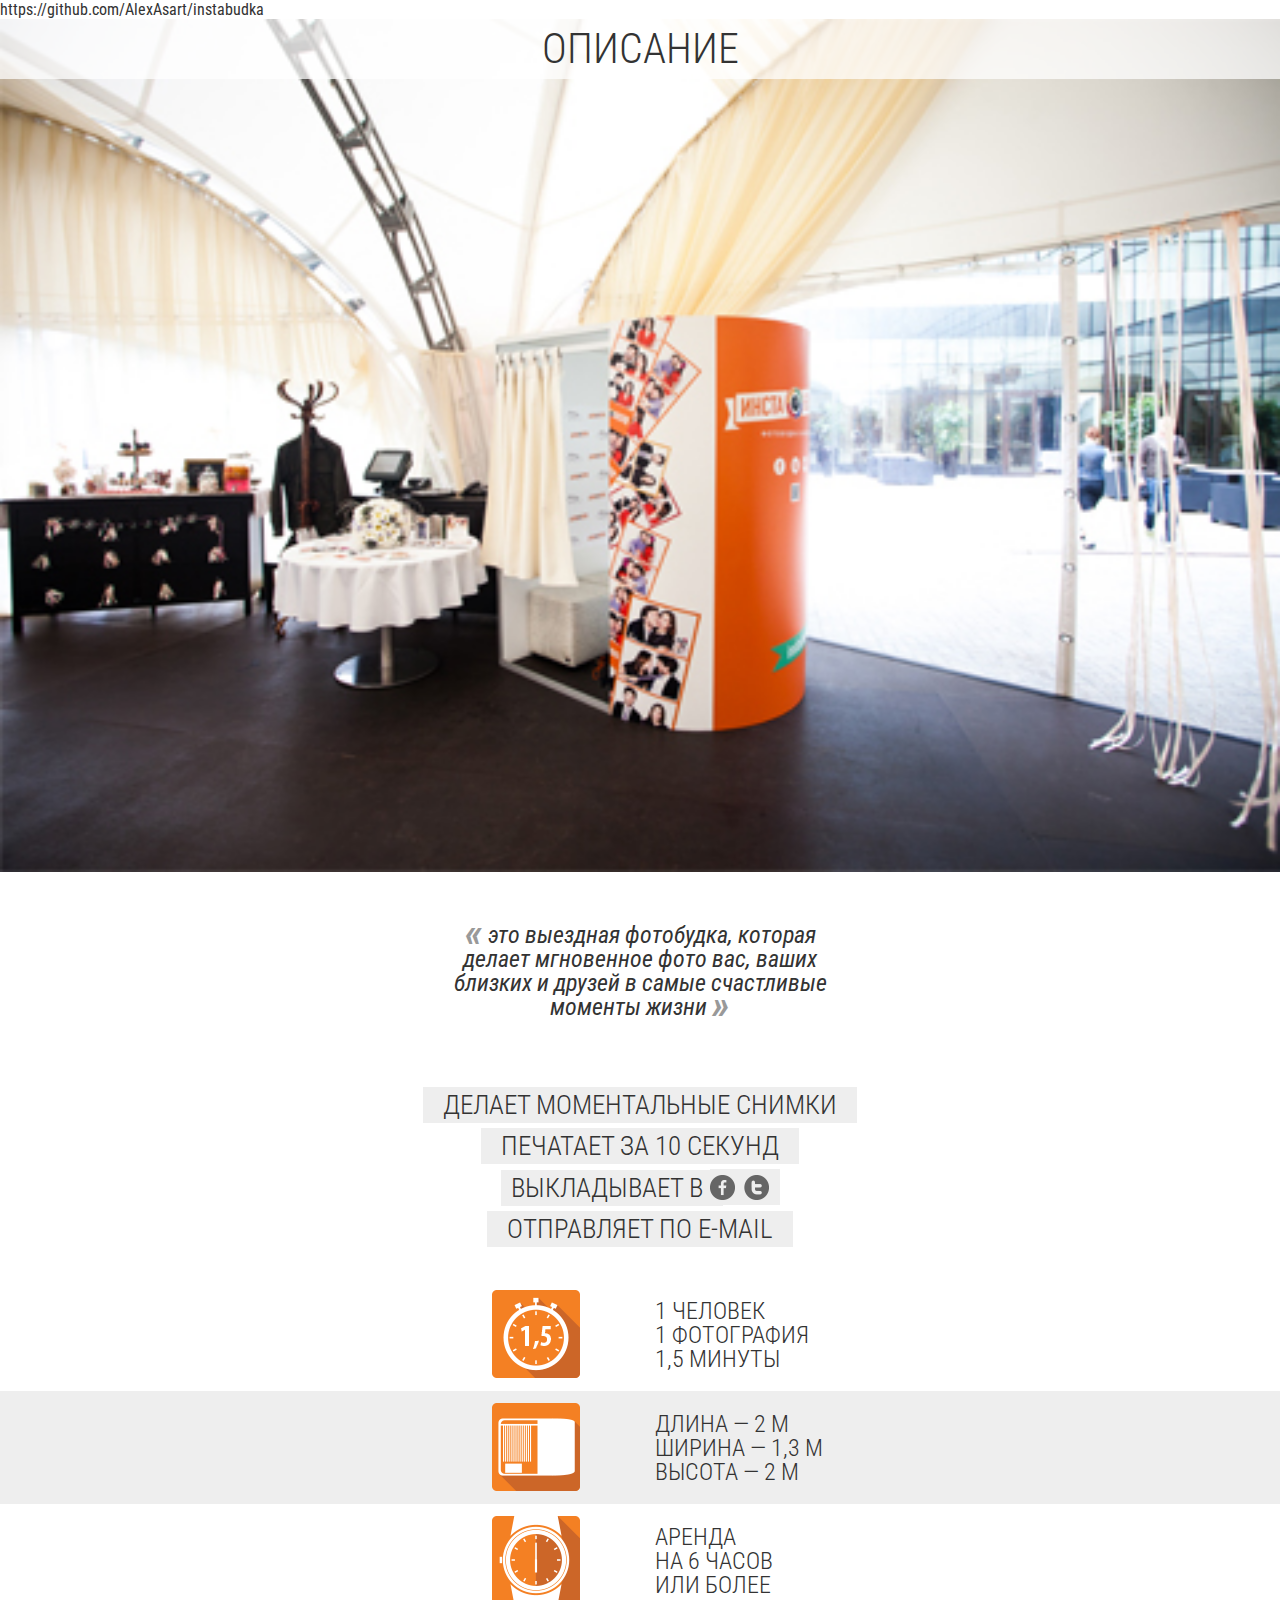
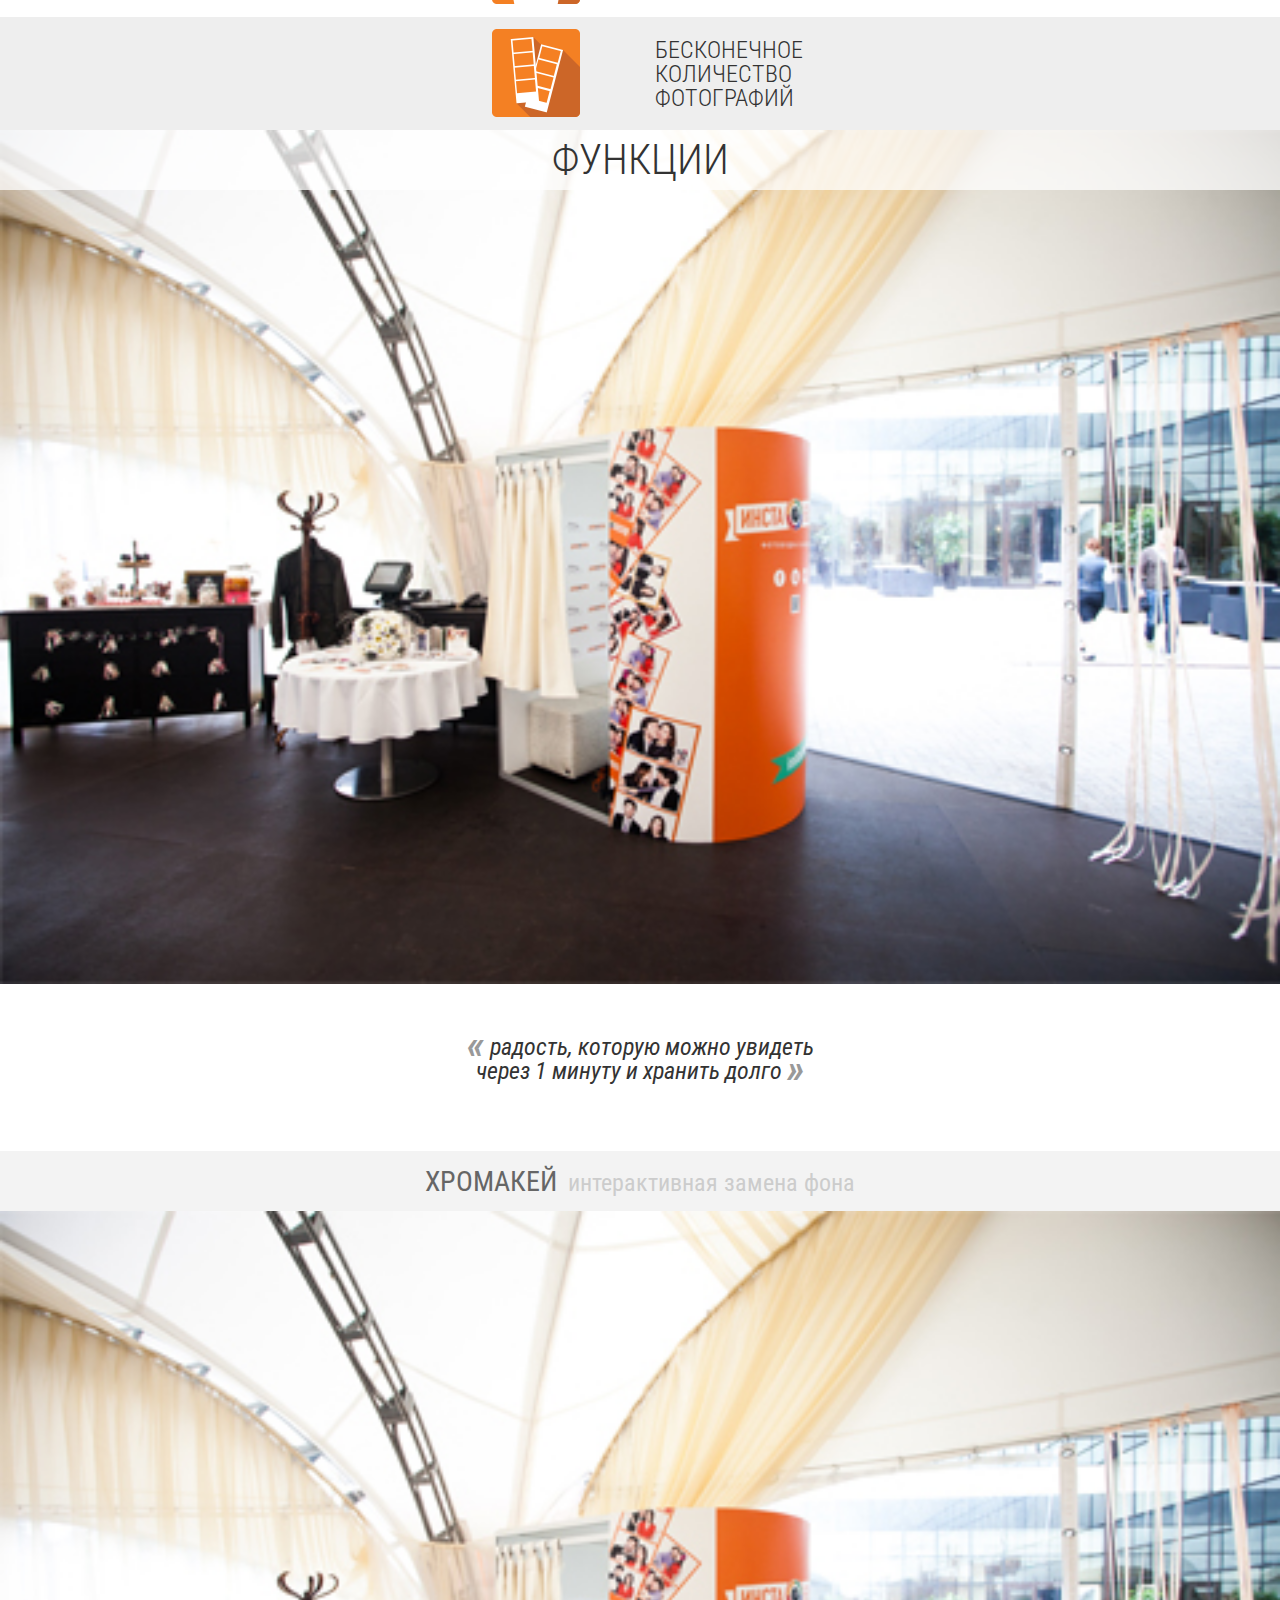
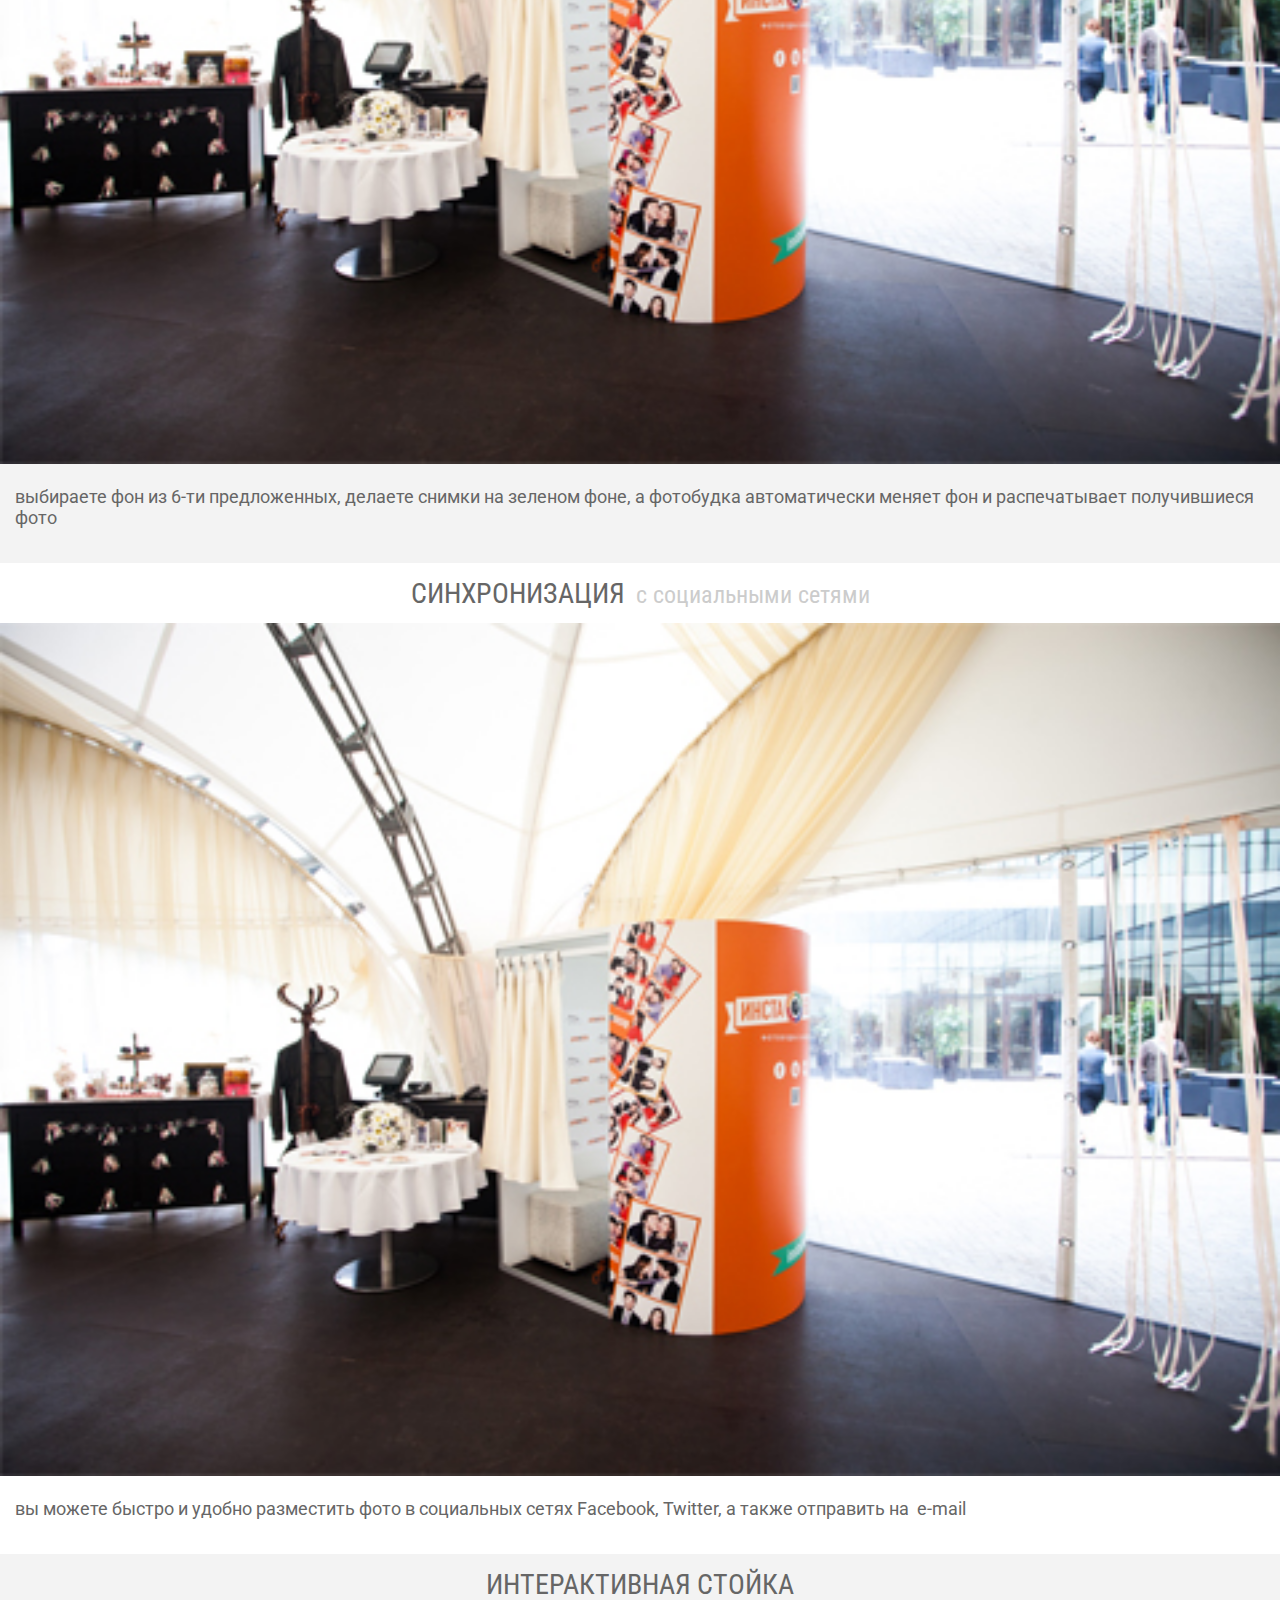
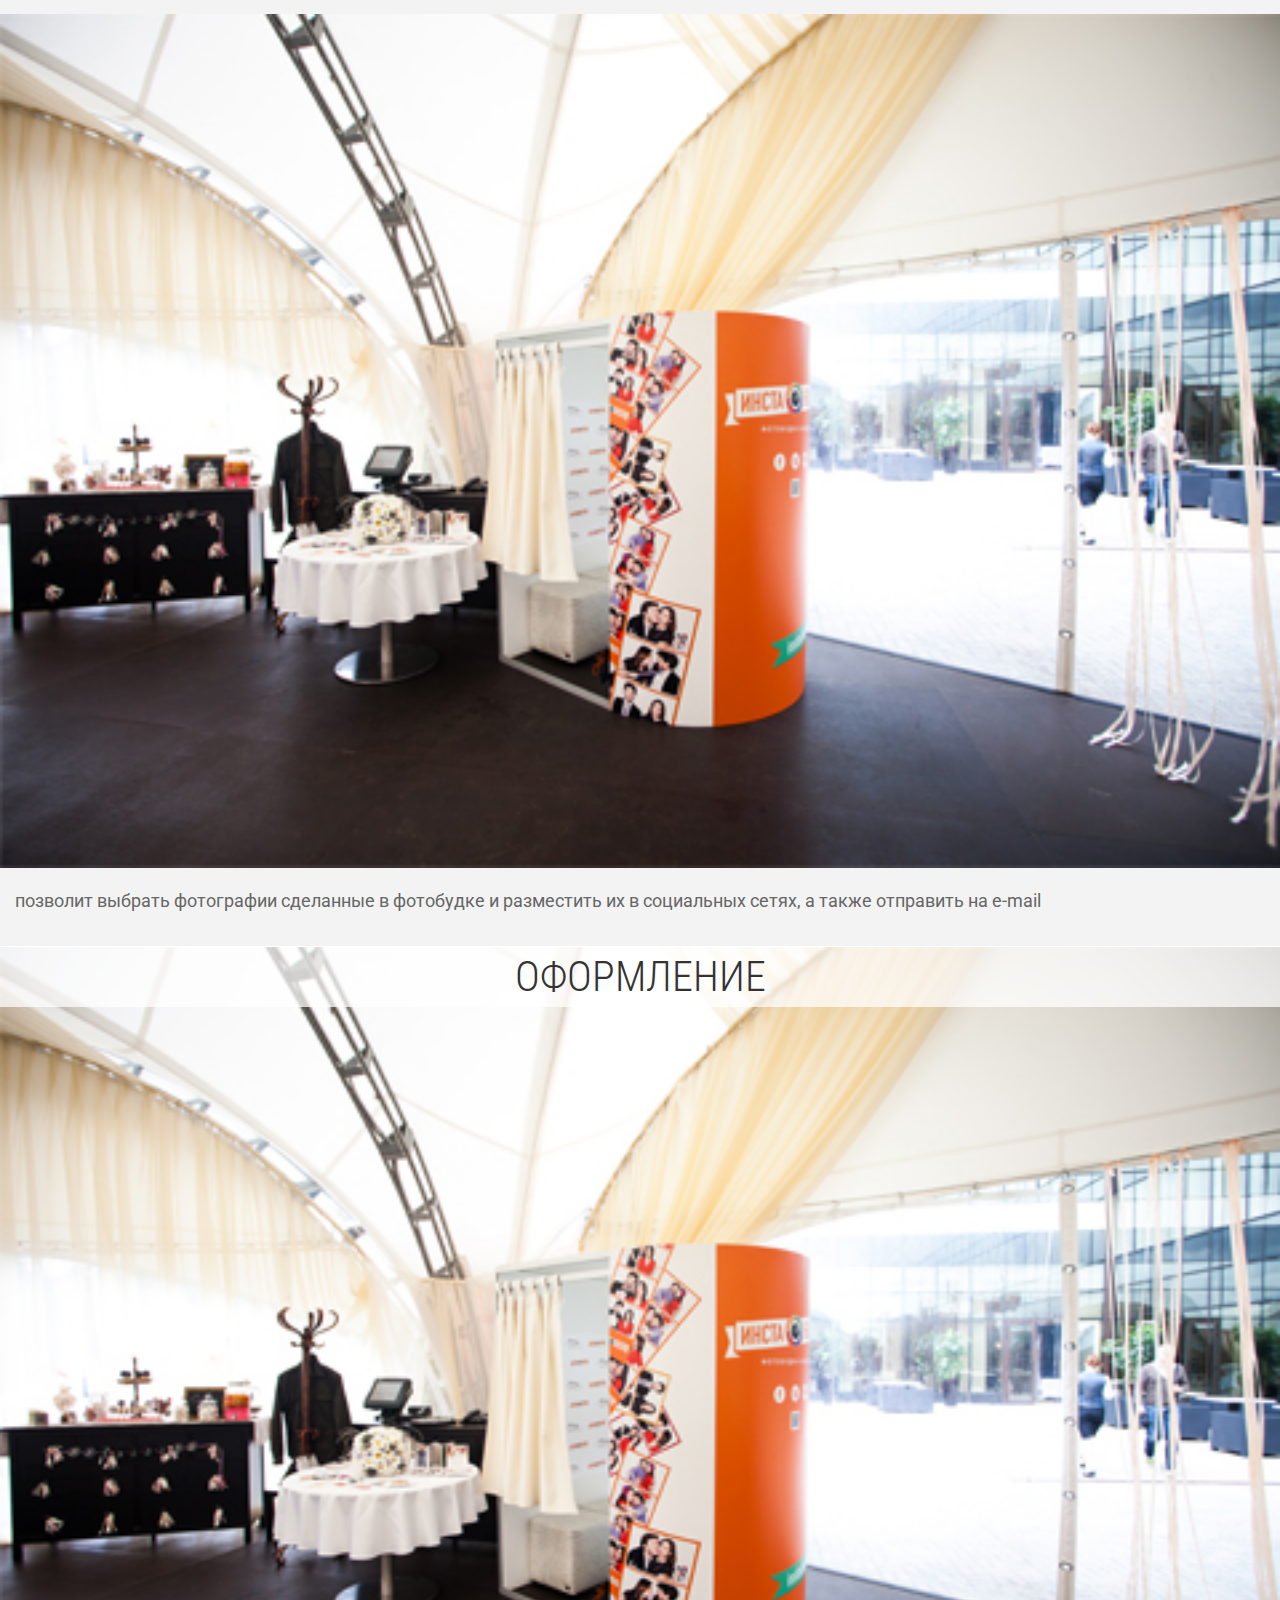
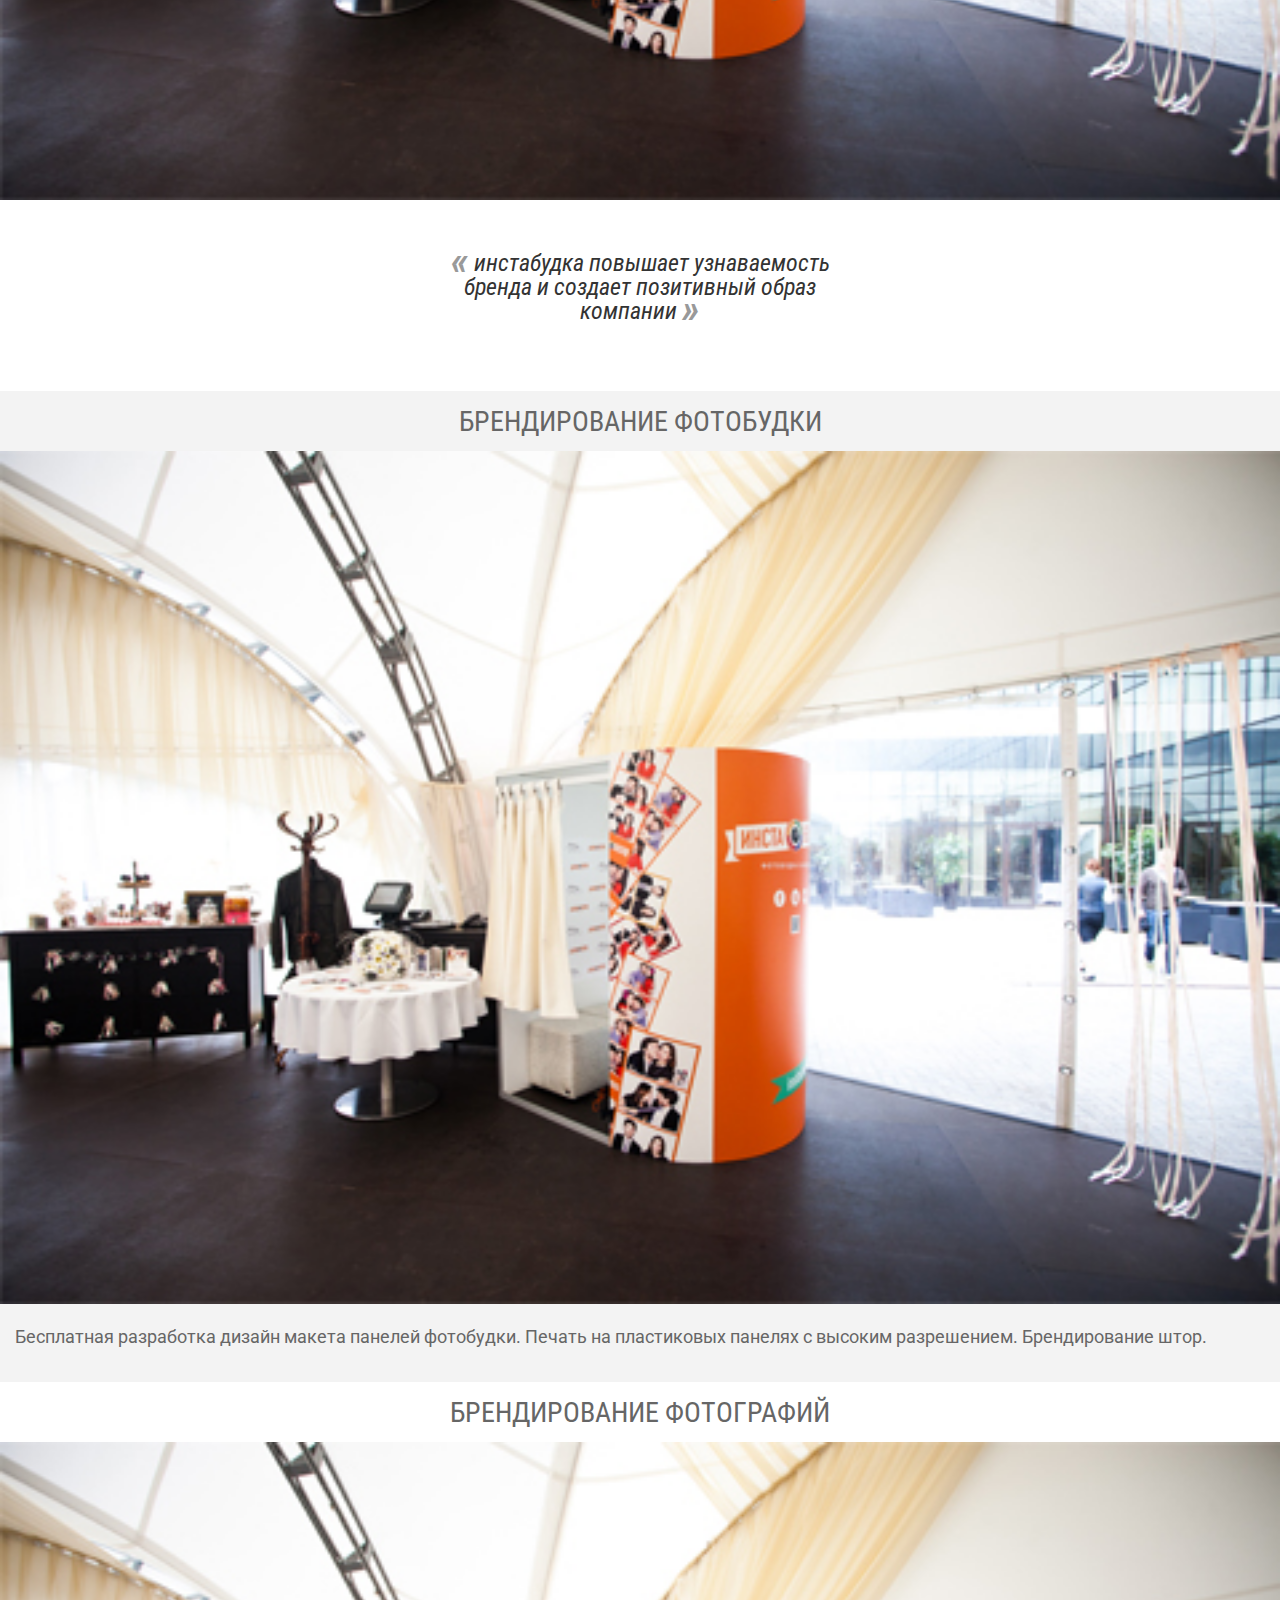
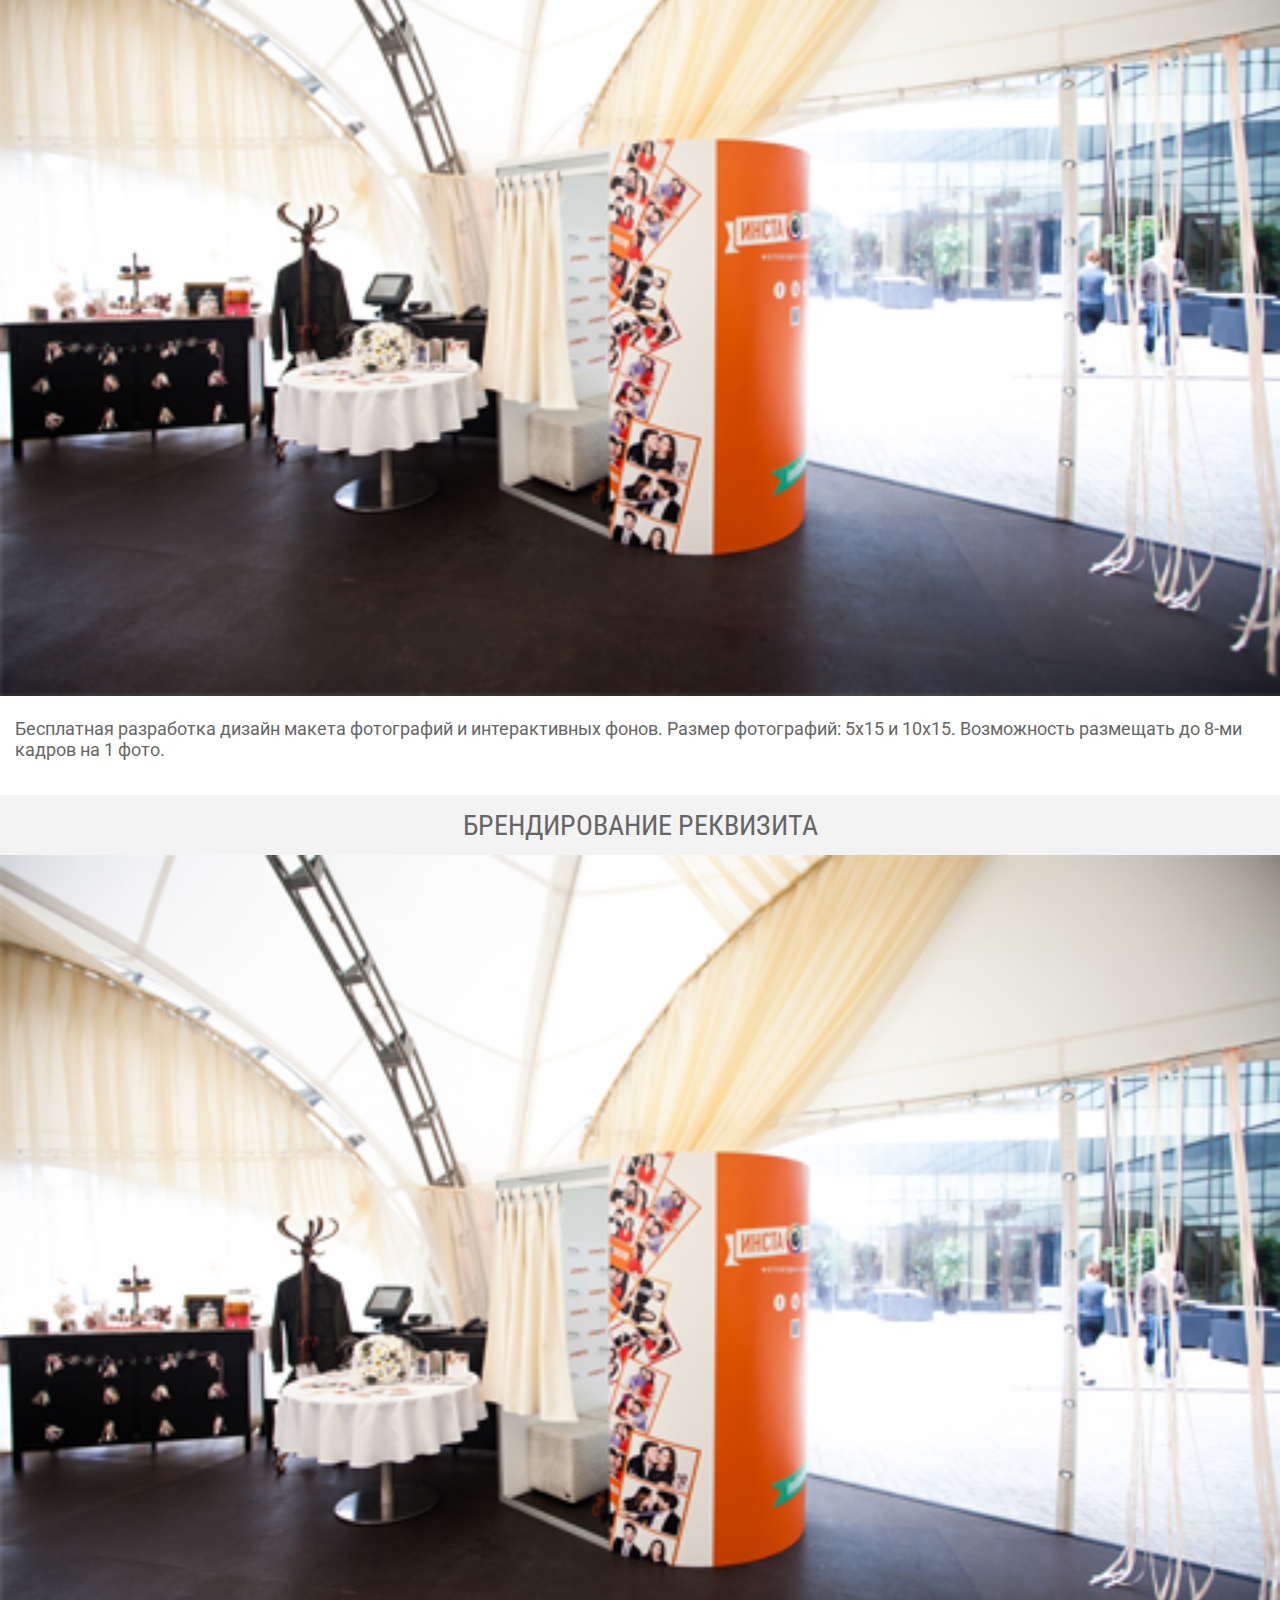
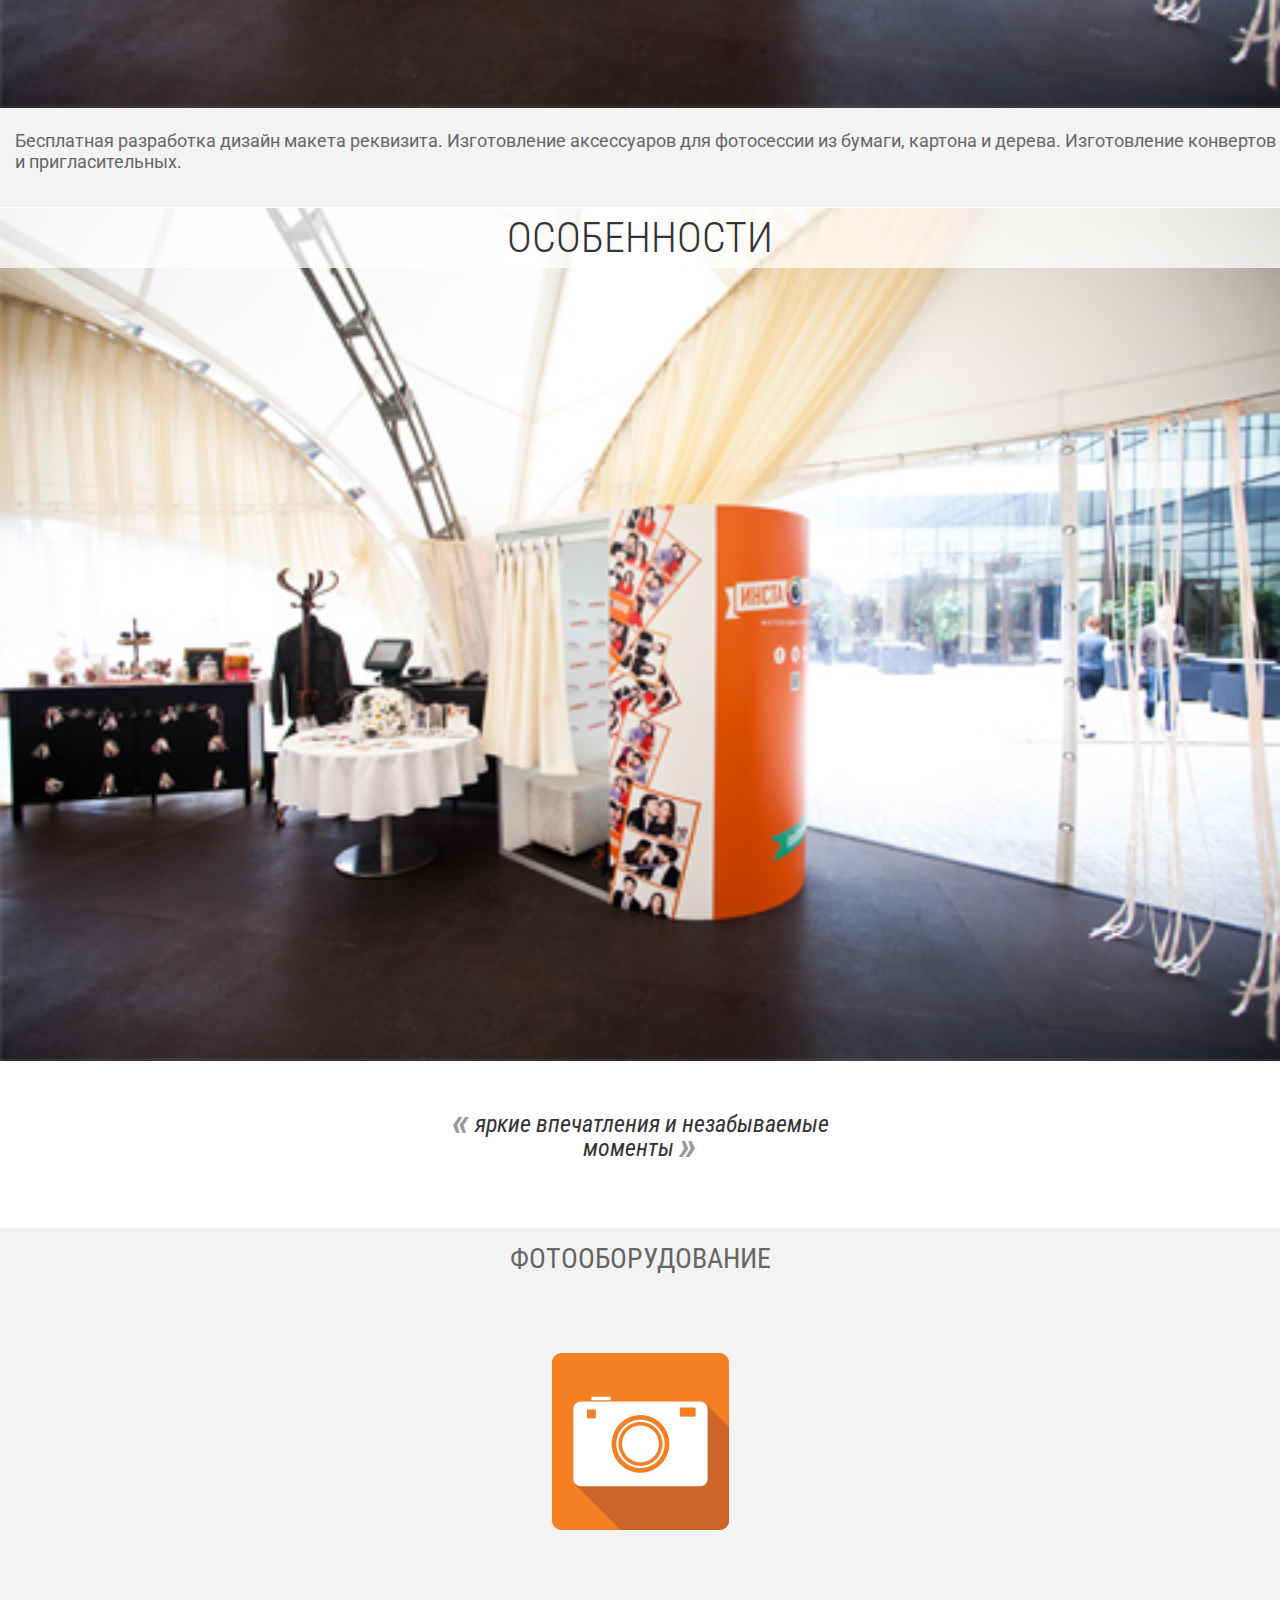
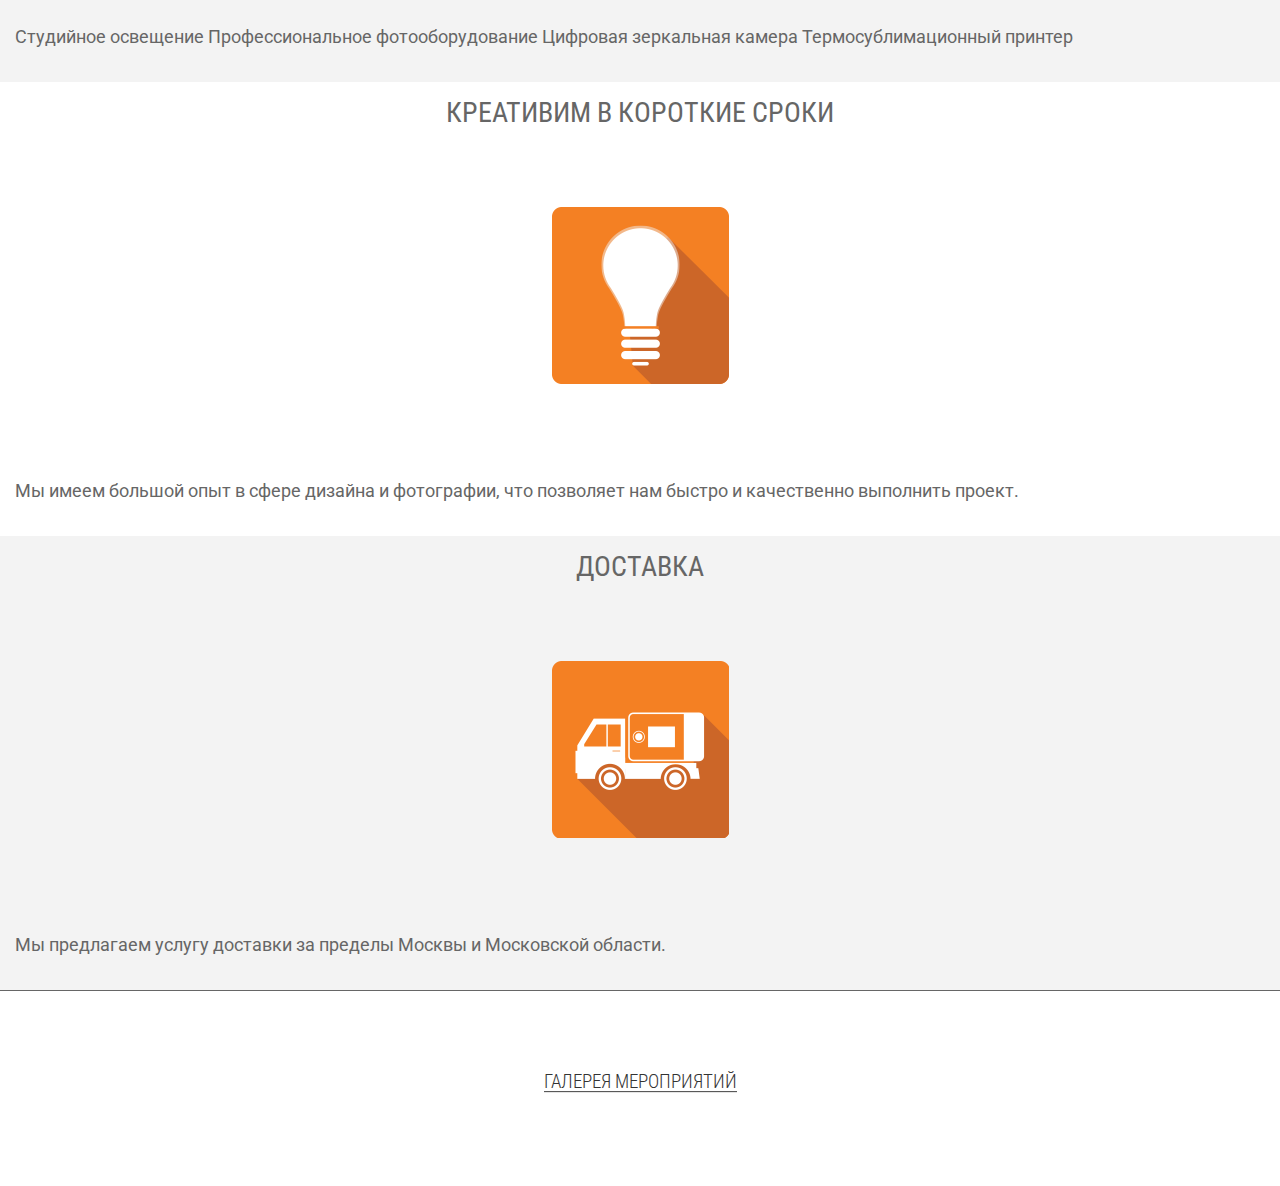
==== commit ab8347b3: "29,07" ====
--- a/instabudka.html
+++ b/instabudka.html
@@ -14,7 +14,7 @@
 			<p class="title">главная</p>
 			<div class="menu"></div>
 		</div>
-	</div><!--header_end-->
+	</div><!--header_end-->https://github.com/AlexAsart/instabudka<!--header_end--><!--header_end--><!--header_end-->
 	<div class="content">
 		<div class="description">
 			<h2 class="instabudka_h2">описание</h2>
